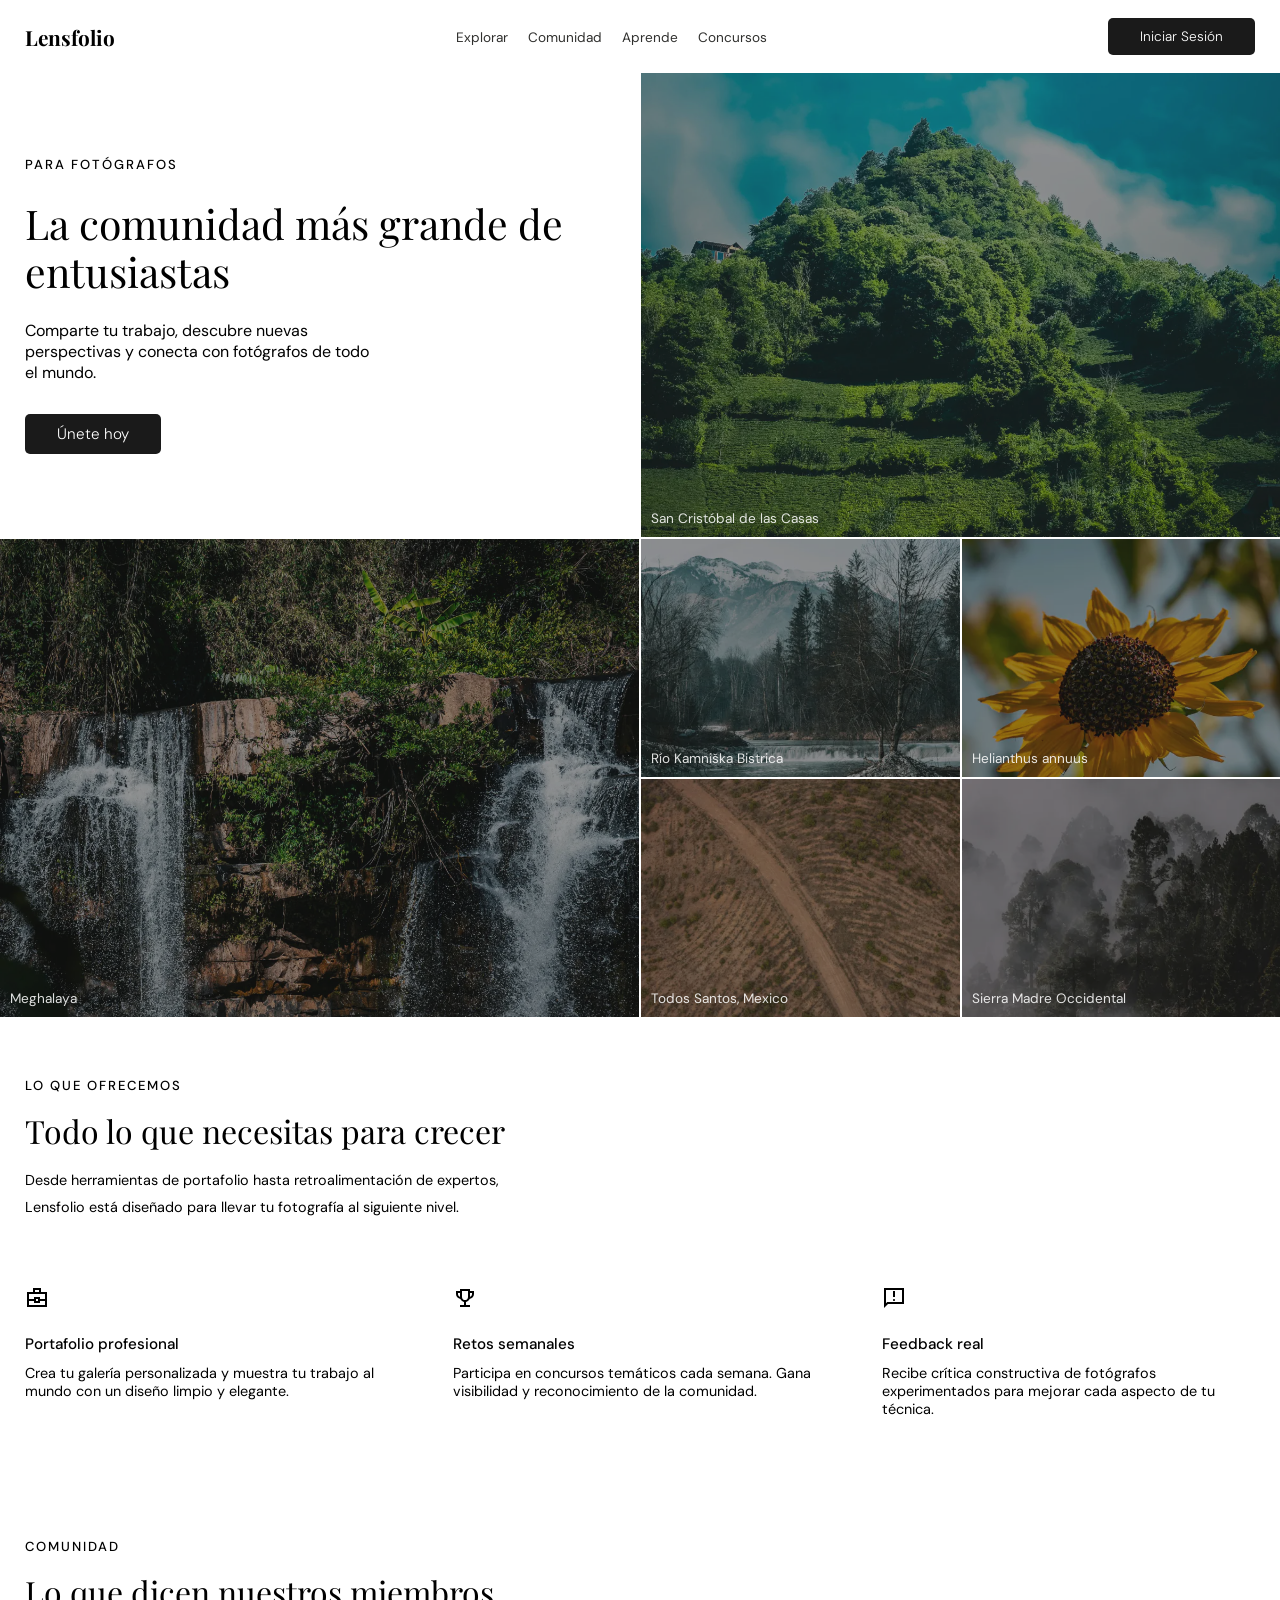
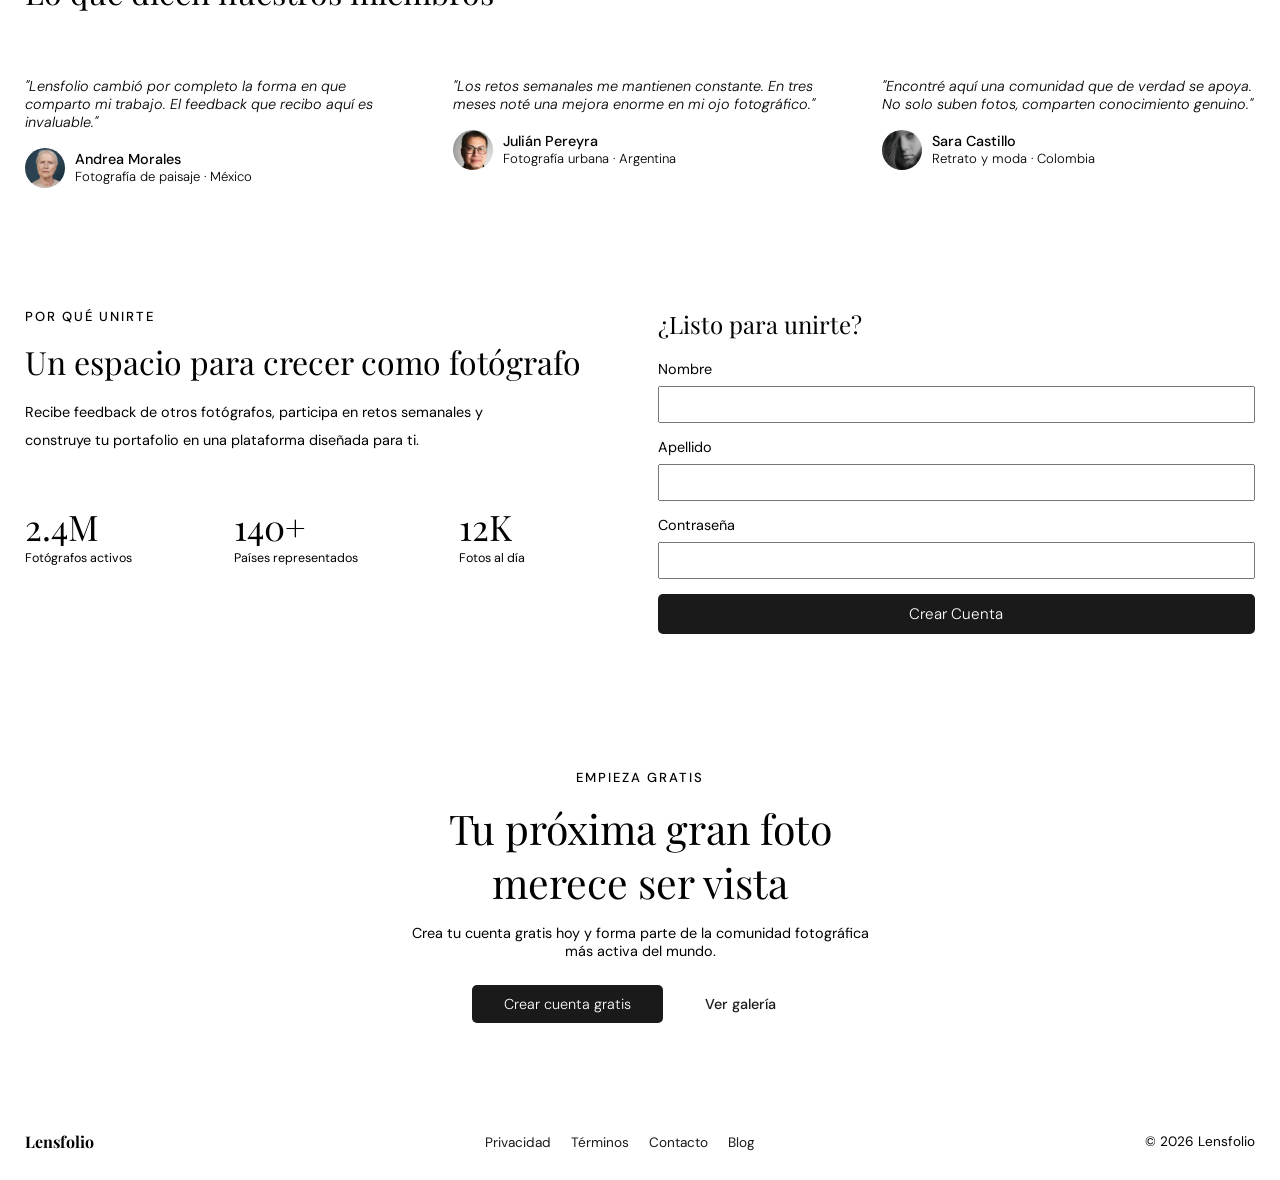
==== 001/index.html @ 03f23eb2 "Hice un pequeño cambio en cuanto a una imagen" ====
<!DOCTYPE html>
<html lang="es">
<head>
    <meta charset="UTF-8">
    <meta name="viewport" content="width=device-width, initial-scale=1.0">

    <!-- Metatags Seo Goolge -->
    <meta name="description" content="Lensfolio es la comunidad más grande de fotógrafos. Comparte tu trabajo, participa en retos semanales y conecta con entusiastas de todo el mundo.">
    <meta name="author" content="González Jeremías">
    <meta name="robots" content="index, nofollow">
    <link rel="canonical" href="https://www.lensfolio.com" />

    <!-- OpenGraph Metatags -->
    <meta property="og:type" content="website">
    <meta property="og:title" content="Lensfolio - Comunidad de fotógrafos">
    <meta property="og:url" content="https://www.lensfolio.com">
    <meta property="og:description" content="Lensfolio es la comunidad más grande de fotógrafos. Comparte tu trabajo, participa en retos semanales y conecta con entusiastas de todo el mundo.">
    <meta name="og:image" content="img/banner-social.png">

    <!-- Twitter Cards -->
    <meta name="twitter:card" content="summary_large_image">
    <meta name="twitter:creator" content="González Jeremías">
    <meta name="twitter:title" content="Lensfolio - Comunidad de fotógrafos">
    <meta name="twitter:url" content="https://www.lensfolio.com">
    <meta name="twitter:description" content="Lensfolio es la comunidad más grande de fotógrafos. Comparte tu trabajo, participa en retos semanales y conecta con entusiastas de todo el mundo.">
    <meta name="twitter:image" content="img/banner-social.png">

    <!-- Styles Sheets -->
    <link rel="stylesheet" href="fonts.css">
    <link rel="stylesheet" href="style.css">

    <title>Lensfolio — Comunidad de fotógrafos</title>
</head>
<body>
    <!-- Header -->
    <header class="head">
        <nav class="navbar">
            <span class="navbar__logo">Lensfolio</span>
            
            <div class="navbar__links">
                <a class="navbar__btn-login" href="#">Iniciar Sesión</a>
                <input type="checkbox" name="menu" id="menu">
                <label for="menu" class="open-menu icon-menu" role="button">
                    <svg xmlns="http://www.w3.org/2000/svg" height="24px" viewBox="0 -960 960 960" width="24px" fill="#000"><path d="M120-240v-80h720v80H120Zm0-200v-80h720v80H120Zm0-200v-80h720v80H120Z"/></svg>
                </label>
                <label for="menu" class="close-menu icon-menu">
                    <svg xmlns="http://www.w3.org/2000/svg" height="24px" viewBox="0 -960 960 960" width="24px" fill="#000"><path d="m256-200-56-56 224-224-224-224 56-56 224 224 224-224 56 56-224 224 224 224-56 56-224-224-224 224Z"/></svg>
                </label>
                <ul class="navbar__list">
                    <li><a href="#">Explorar</a></li>
                    <li><a href="#">Comunidad</a></li>
                    <li><a href="#">Aprende</a></li>
                    <li><a href="#">Concursos</a></li>
                </ul>
            </div>
        </nav>
    </header>

    <!-- Main -->
    <main class="main">

        <!-- Hero -->
        <section class="hero">
            <div class="hero__info">
                <p class="hero__tag">PARA FOTÓGRAFOS</p>
                <h1 class="hero__title">La comunidad más grande de entusiastas</h1>
                <p class="hero__description">Comparte tu trabajo, descubre nuevas perspectivas y conecta con fotógrafos de todo el mundo.</p>
                <button class="hero__btn-join">Únete hoy</button>
            </div>
            <div class="hero__image">
                <picture>
                    <source media="(width >= 900px)"
                    srcset="img/image1.webp" type="image/webp">
                    
                    <source media="(width >= 450) and (width < 900px)"
                    srcset="img/image1-md.webp" type="image/webp">
                    
                    <img src="img/image1-sm.webp" alt="Imagen de una montaña boscosa en San Cristóbal de las Casas">
                </picture>
                <div class="overbrand">
                </div>
                <p class="hero__image-place">San Cristóbal de las Casas</p>
            </div>
            <div class="hero__image">
                <img src="img/image2.webp" alt="Imagen del Río Kamniška Bistrica con montañas nevadas al fondo" loading="lazy">
                <div class="overbrand">
                </div>
                <p class="hero__image-place">Río Kamniška Bistrica</p>
            </div>
            <div class="hero__image">
                <img src="img/image3.webp" alt="Imagen de un girasol (Helianthus annuus)" loading="lazy">
                <div class="overbrand">
                </div>
                <p class="hero__image-place">Helianthus annuus</p>
            </div>
            <div class="hero__image">
                <img src="img/image4.webp" alt="Imagen de un camino de tierra que atraviesa un paisaje rural de Todos Santos, Mexico" loading="lazy">
                <div class="overbrand">
                </div>
                <p class="hero__image-place">Todos Santos, Mexico</p>
            </div>
            <div class="hero__image">
                <img src="img/image5.webp" alt="Imagen de un paisaje atmosférico de un bosque cubierto de niebla de la Sierra Madre Occidental" loading="lazy">
                <div class="overbrand">
                </div>
                <p class="hero__image-place">Sierra Madre Occidental</p>
            </div>
            <div class="hero__image">
                <img src="img/image6.webp" alt="Imagen de una cascada tropical rodeada de densa vegetación y formaciones rocosas en Meghalaya" loading="lazy">
                <div class="overbrand">
                </div>
                <p class="hero__image-place">Meghalaya</p>
            </div>
        </section>

        <!-- Offer -->
        <section class="offer">
            <div class="offer__info">
                <p class="offer__info-tag">LO QUE OFRECEMOS</p>
                <h2 class="offer__info-title">Todo lo que necesitas para crecer</h2>
                <p class="offer__info-description">Desde herramientas de portafolio hasta retroalimentación de expertos, Lensfolio está diseñado para llevar tu fotografía al siguiente nivel.</p>
            </div>
            <div class="offers">
                <div class="offer__item">
                    <span class="offer__item-icon"><svg xmlns="http://www.w3.org/2000/svg" height="24px" viewBox="0 -960 960 960" width="24px" fill="#000"><path d="M80-120v-600h240v-160h320v160h240v600H80Zm320-600h160v-80H400v80Zm400 360H600v80H360v-80H160v160h640v-160Zm-360 0h80v-80h-80v80Zm-280-80h200v-80h240v80h200v-200H160v200Zm320 40Z"/></svg></span>
                    <h3 class="offer__item-title">Portafolio profesional</h3>
                    <p class="offer__item-description">Crea tu galería personalizada y muestra tu trabajo al mundo con un diseño limpio y elegante.</p>
                </div>
                <div class="offer__item">
                    <span class="offer__item-icon"><svg xmlns="http://www.w3.org/2000/svg" height="24px" viewBox="0 -960 960 960" width="24px" fill="#000"><path d="M280-120v-80h160v-124q-49-11-87.5-41.5T296-442q-75-9-125.5-65.5T120-640v-120h160v-80h400v80h160v120q0 76-50.5 132.5T664-442q-18 46-56.5 76.5T520-324v124h160v80H280Zm0-408v-152h-80v40q0 38 22 68.5t58 43.5Zm285 93q35-35 35-85v-240H360v240q0 50 35 85t85 35q50 0 85-35Zm115-93q36-13 58-43.5t22-68.5v-40h-80v152Zm-200-52Z"/></svg></span>
                    <h3 class="offer__item-title">Retos semanales</h3>
                    <p class="offer__item-description">Participa en concursos temáticos cada semana. Gana visibilidad y reconocimiento de la comunidad.</p>
                </div>
                <div class="offer__item">
                    <span class="offer__item-icon"><svg xmlns="http://www.w3.org/2000/svg" height="24px" viewBox="0 -960 960 960" width="24px" fill="#000"><path d="M480-360q17 0 28.5-11.5T520-400q0-17-11.5-28.5T480-440q-17 0-28.5 11.5T440-400q0 17 11.5 28.5T480-360Zm-40-160h80v-240h-80v240ZM80-80v-800h800v640H240L80-80Zm126-240h594v-480H160v525l46-45Zm-46 0v-480 480Z"/></svg></span>
                    <h3 class="offer__item-title">Feedback real</h3>
                    <p class="offer__item-description">Recibe crítica constructiva de fotógrafos experimentados para mejorar cada aspecto de tu técnica.</p>
                </div>
            </div>
        </section>

        <!-- Community -->
        <section class="community">
            <div class="community__info">
                <p class="community__info-tag">COMUNIDAD</p>
                <h2 class="community__info-title">Lo que dicen nuestros miembros</h2>
                <div class="community__testimonies">
                    <div class="community__item-testimony">
                        <p>"Lensfolio cambió por completo la forma en que comparto mi trabajo. El feedback que recibo aquí es invaluable."</p>
                        <div class="community__item-person">
                            <img src="./img/person1.webp" alt="Imagen de una persona">
                            <div class="community__item-info">
                                <span>Andrea Morales</span>
                                <p>Fotografía de paisaje · México</p>
                            </div>
                        </div>
                    </div>
                    <div class="community__item-testimony">
                        <p>"Los retos semanales me mantienen constante. En tres meses noté una mejora enorme en mi ojo fotográfico."</p>
                        <div class="community__item-person">
                            <img src="./img/person2.webp" alt="Imagen de una persona">
                            <div class="community__item-info">
                                <span>Julián Pereyra</span>
                                <p>Fotografía urbana · Argentina</p>
                            </div>
                        </div>
                    </div>
                    <div class="community__item-testimony">
                        <p>"Encontré aquí una comunidad que de verdad se apoya. No solo suben fotos, comparten conocimiento genuino."</p>
                        <div class="community__item-person">
                            <img src="./img/person3.webp" alt="Imagen de una persona">
                            <div class="community__item-info">
                                <span>Sara Castillo</span>
                                <p>Retrato y moda · Colombia</p>
                            </div>
                        </div>
                    </div>
                </div>
            </div>
        </section>

        <!-- Join -->
        <section class="join">
            <div class="join__info">
                <p class="join__info-tag">POR QUÉ UNIRTE</p>
                <h2 class="join__info-title">Un espacio para crecer como fotógrafo</h2>
                <p class="join__info-description">Recibe feedback de otros fotógrafos, participa en retos semanales y construye tu portafolio en una plataforma diseñada para ti.</p>
                <div class="join__info-numbers">
                    <div class="join__info-number">
                        <span>2.4M</span>
                        <p>Fotógrafos activos</p>
                    </div>
                    <div class="join__info-number">
                        <span>140+</span>
                        <p>Países representados</p>
                    </div>
                    <div class="join__info-number">
                        <span>12K</span>
                        <p>Fotos al día</p>
                    </div>
                </div>
            </div>
            <div class="join__form">
                <h3 class="join__form-title">¿Listo para unirte?</h3>
                <form action="#">
                    <label for="name">Nombre</label>
                    <input type="text" name="name" id="name">
                    <label for="lastname">Apellido</label>
                    <input type="text" name="lastname" id="lastname">
                    <label for="password">Contraseña</label>
                    <input type="password" name="password" id="password">
                    <input type="submit" value="Crear Cuenta">
                </form>
            </div>
        </section>

        <!-- Lastest Banner -->
        <section class="latest-banner">
            <p class="latest-banner__tag">EMPIEZA GRATIS</p>
            <h2 class="latest-banner__title">Tu próxima gran foto merece ser vista</h2>
            <p class="latest-banner__description">Crea tu cuenta gratis hoy y forma parte de la comunidad fotográfica más activa del mundo.</p>
            <div class="latest-banner__links">
                <a href="#" class="latest-banner__links-created">Crear cuenta gratis</a>
                <a href="#" class="latest-banner__links-see">Ver galería</a>
            </div>
        </section>

    </main>

    <!-- Footer -->
    <footer class="footer">
        <span class="footer__logo">Lensfolio</span>
        <ul class="footer__links">
            <li><a href="#">Privacidad</a></li>
            <li><a href="#">Términos</a></li>
            <li><a href="#">Contacto</a></li>
            <li><a href="#">Blog</a></li>
        </ul>
        <span class="footer__copyright">© 2026 Lensfolio</span>
    </footer>
</body>
</html>
---- 001/fonts.css ----
@font-face {
    font-family: 'DM Sans';
    src: url('fonts/DMSans/DMSans-LightItalic.woff2') format('woff2'),
    url('fonts/DMSans/DMSans-LightItalic.woff') format('woff'),
    url('fonts/DMSans/DMSans-LightItalic.ttf') format('truetype');
    font-weight: 300;
    font-style: italic;
}

@font-face {
    font-family: 'DM Sans';
    src: url('fonts/DMSans/DMSans-Light.woff2') format('woff2'),
    url('fonts/DMSans/DMSans-Light.woff') format('woff'),
    url('fonts/DMSans/DMSans-Light.ttf') format('truetype');
    font-weight: 300;
    font-style: normal;
}

@font-face {
    font-family: 'DM Sans';
    src: url('fonts/DMSans/DMSans-Regular.woff2') format('woff2'),
    url('fonts/DMSans/DMSans-Regular.woff') format('woff'),
    url('fonts/DMSans/DMSans-Regular.ttf') format('truetype');
    font-weight: 400;
    font-style: normal;
}

@font-face {
    font-family: 'DM Sans';
    src:url('fonts/DMSans/DMSans-Medium.woff2') format('woff2'),
    url('fonts/DMSans/DMSans-Medium.ttf') format('woff'),
    url('fonts/DMSans/DMSans-Medium.ttf') format('truetype');
    font-weight: 500;
    font-style: normal;
}

@font-face {
    font-family: 'DM Sans';
    src: url('fonts/DMSans/DMSans-Bold.woff2') format('woff2'),
    url('fonts/DMSans/DMSans-Bold.woff') format('woff'),
    url('fonts/DMSans/DMSans-Bold.ttf') format('truetype');
    font-weight: bold;
    font-style: normal;
}

@font-face {
    font-family: 'Playfair Display';
    src: url('fonts/Playfair/PlayfairDisplay-Regular.woff2') format('woff2'),
    url('fonts/Playfair/PlayfairDisplay-Regular.woff') format('woff'),
    url('fonts/Playfair/PlayfairDisplay-Regular.ttf') format('truetype');
    font-weight: 400;
    font-style: normal;
}

@font-face {
    font-family: 'Playfair Display';
    src: url('fonts/Playfair/PlayfairDisplay-Bold.woff2') format('woff2'),
    url('fonts/Playfair/PlayfairDisplay-Bold.woff') format('woff'),
    url('fonts/Playfair/PlayfairDisplay-Bold.ttf') format('truetype');
    font-weight: bold;
    font-style: normal;
}
---- 001/style.css ----
* {
    margin: 0;
    padding: 0;
    box-sizing: border-box;
    font-family: var(--font-family2);
}

:root {
    --black-mode: #30302e;
    --white-mode: #ffffff;
    --color-bm: #777;
    --bgcolor-btn: #1a1a1a;
    --bgcolor-btn-hover: #3f3f3d;
    --font-family1: 'Playfair Display';
    --font-family2: 'DM Sans';
    --overbrand: #1a1a1a44;
}

body{ 
    background-color: var(--white-mode);
    display: grid;
    place-content: center;
}

body::selection {
    background-color: #1a1a1a;
    color: var(--white-mode);
}

/* Navbar */

.navbar {
    max-width: 1400px;
    width: 100%;
    display: flex;
    flex-direction: row;
    justify-content: space-between;
    align-items: center;
    position: relative;
    padding: 18px 25px;
    background-color: var(--white-mode);
}

.navbar__logo {
    font-family: 'Playfair Display';
    font-weight: bold;
    font-size: 1.3rem;
}

.navbar__links {
    display: flex;
    align-items: center;
    width: auto;
}

/* btn - login, navbar */

.navbar__btn-login, .hero__btn-join,
.join__form input[type="submit"], 
.latest-banner__links-created {
    font-weight: 300;
    background-color: var(--bgcolor-btn);
    text-decoration: none;
    color: var(--white-mode);
    border-radius: 5px;
    margin-right: 10px;
    font-size: 0.95rem;
    border: none;
    text-wrap: nowrap;
    padding: 10px 32px;
}

.navbar__btn-login {
    font-size: 0.85rem;
}

.navbar__btn-login:hover, 
.hero__btn-join:hover,
.latest-banner__links-created:hover,
.join__form input[type="submit"]:hover {
    background-color: var(--bgcolor-btn-hover);
}

.icon-menu {
    display: flex;
}

.icon-menu:hover {
    cursor: pointer;
}

.close-menu {
    position: absolute;
    opacity: 0;
    top: 0;
    right: 0;
}

#menu:checked ~ .navbar__list {
    display: flex;
    flex-direction: column;
    justify-content: space-around;
    align-items: center;
}

#menu:checked ~ .open-menu {
    opacity: 0;
    position: absolute;
}

#menu:checked ~ .close-menu {
    opacity: 1;
    position: static;
}

[type="checkbox"] {
    position: absolute;
    z-index: -1;
    right: 0;
    opacity: 0;
}

.navbar__list {
    list-style: none;
    display: none;
    background-color: var(--white-mode);
    position: absolute;
    z-index: 30;
    left: 0;
    top: 73px;
    width: 100%;
    height: 220px;
    padding: 10px;
    border-bottom: 0.4px solid #1a1a1a5b;
}

.navbar__list a {
    text-decoration: none;
    color: var(--black-mode);
    padding: 8px 10px;
    border-radius: 5px;
    font-size: 0.85rem;
}

.navbar__list a:hover, 
.navbar__list a:active {
    color: var(--bgcolor-btn);
    text-decoration: underline;
}

/* Hero */

.hero {
    max-width: 1400px;
    display: grid;
    grid-template-columns: repeat(4, minmax(50px, 1fr));
    grid-template-rows: minmax(350px, 0.85fr);
    grid-auto-rows: 250px;
    gap: 2px;
}

.hero__info {
    align-self: center;
    margin: 25px;
}

.hero__tag, .offer__info-tag, .community__info-tag,
.join__info-tag, .latest-banner__tag {
    font-weight: 500;
    font-size: 0.82rem;
    letter-spacing: 2px;
}

.hero__tag,
.hero__title,
.hero__description {
    margin-bottom: clamp(10px, 2vw, 30px);
}

.hero__title {
    font-family: var(--font-family1);
    font-weight: 400;
    font-size: clamp(2rem, 3.2vw, 3rem);
    line-height: 3rem;
}

.hero__description {
    max-width: 350px;
}

.hero__btn-join {
    margin-top: 5px;
    padding: 10px 32px;
}

.hero__image {
    object-fit: cover;
    position: relative;
}

.hero__info,
.hero div:nth-child(2),
.hero div:last-child {
    grid-column: span 4;
}

.hero div:nth-child(3),
.hero div:nth-child(4),
.hero div:nth-child(5),
.hero div:nth-child(6) {
    grid-column: span 2;
}

.overbrand {
    width: 100%;
    height: 100%;
    background-color: #1a1a1a77;
    position: absolute;
    top: 0;
    left: 0;
    z-index: 10;
}

.hero__image-place {
    color: #fffd;
    font-size: 0.85rem;
    position: absolute;
    bottom: 0;
    padding: 10px;
    z-index: 20;
}

img {
    width: 100%;
    height: 100%;
    object-position: top;
    object-fit: cover;
}

/* Offers */

.offer, .community, .join, .latest-banner {
    padding: 60px 25px;
    font-size: 0.90rem;
}

.offer__info-tag,
.offer__info-title,
.community__info-tag,
.join__info-tag,
.join__info-title,
.latest-banner__tag,
.latest-banner__title {
    margin-bottom: 15px;
}

.offer__info-title,
.community__info-title,
.join__info-title,
.latest-banner__title {
    font-family: var(--font-family1);
    font-size: clamp(1.6rem, 2.5vw, 2.2rem);
    font-weight: 400;
}

.offer__info-description {
    max-width: 550px;
    line-height: 1.8rem;
    margin-bottom: 4rem;
}

.offers {
    display: flex;
    flex-wrap: wrap;
    justify-content: center;
    column-gap: 55px;
    row-gap: 30px;
}

.offer__item {
    flex: 1 1 200px;
}

.offer__item-icon {
    display: inline-block;
    /* padding: 20px 0px; */
    padding-bottom: 20px;
}

.offer__item-title {
    font-size: 0.95rem;
    font-weight: 500;
    margin-bottom: 10px;
}

.offer__info-description {
    max-width: 500px;
    line-height: 1.7rem;
}

/* Commumity */

.community__info-title {
    margin-bottom: 4rem;
}

.community__testimonies {
    display: flex;
    justify-content: center;
    flex-wrap: wrap;
    column-gap: 55px;
    row-gap: 40px;
}

.community__item-testimony > p{
    font-style: italic;
    font-weight: 300;
    margin-bottom: 17px;
}

.community__item-person {
    display: flex;
    align-items: center;
    gap: 10px;
}

.community__item-person img {
    width: 40px;
    border-radius: 100%;
}

.community__item-testimony {
    flex: 1 1 200px;
}

.community__item-info span {
    font-weight: 500;
}

.community__item-info p {
    font-weight: 300;
    font-size: 0.82rem;
}

/* Join */

.join {
    display: flex;
    flex-wrap: wrap;
    column-gap: 35px;
    row-gap: 50px;
}

.join__info-description {
    max-width: 500px;
    line-height: 1.8rem;
    margin-bottom: 3rem;
}

.join__info,
.join__form {
    flex: 1 1 340px;
}

.join__info-numbers {
    display: flex;
    justify-content: space-between;
    max-width: 500px;
}

.join__info-number span {
    font-family: var(--font-family1);
    font-size: 2.2rem;
}

.join__info-number p {
    font-size: 0.78rem;
}

.join__form {
    max-width: 600px;
    margin: auto;
}

.join__form form {
    display: flex;
    flex-direction: column;
}

.join__form-title {
    font-family: var(--font-family1);
    font-size: 1.5rem;
    font-weight: 500;
    margin-bottom: 20px;
}

.join__form label {
    margin-bottom: 8px;
}

.join__form input {
    padding: 8px;
    margin-bottom: 15px;
}

.join__form input[type="submit"] {
    width: 100%;
}

/* Latest Banner */

.latest-banner {
    display: flex;
    flex-direction: column;
    align-items: center;
}

.latest-banner__title {
    max-width: 500px;
    text-align: center;
    font-size: clamp(2rem, 3.2vw, 3rem);
}

.latest-banner__description {
    max-width: 470px;
    margin-bottom: 25px;
    text-align: center;
}

.latest-banner__links {
    display: flex;
    justify-content: center;
    flex-wrap: wrap;
    row-gap: 10px;
    margin-bottom: 20px;
}

.latest-banner__links-see {
    text-decoration: none;
    color: var(--bgcolor-btn);
    font-weight: 500;
    padding: 10px 32px;
}

.latest-banner__links-see,
.latest-banner__links-created {
    display: inline-block;
    font-size: 0.90rem;
}

/* Footer */

.footer {
    padding: 28px 25px;
    display: flex;
    justify-content: center;
    align-items: center;
    flex-wrap: wrap;
    column-gap: 20px;
    row-gap: 17px;

}

.footer__links {
    list-style: none;
    display: flex;
}

.footer__links a {
    padding: 20px;
    padding: 8px 10px;
    font-size: 0.85rem;
    text-decoration: none;
    color: var(--bgcolor-btn);
}

.footer__logo {
    font-family: var(--font-family1);
    font-weight: bold;
}

.footer__copyright {
    font-size: 0.85rem;
}

@media screen and (min-width: 700px){
 
    /* Hero */

    .hero {
        grid-template-rows: minmax(350px, 0.72fr) repeat(2, minmax(180px, 0.37fr));
    }

    .hero__info,
    .hero div:nth-child(2) {
        grid-column: span 2;
    }

    .hero div:nth-child(3),
    .hero div:nth-child(4),
    .hero div:nth-child(5),
    .hero div:nth-child(6) {
        grid-column: span 1;
    }

    .hero div:last-child {
        grid-column: 1/3;
        grid-row: 2/4;
    }

    /* Footer */

    .footer {
        justify-content: space-between;
    }

}

@media screen and (min-width: 900px) {

    /* Navbar */
   
    .navbar__list {
        position: static;
        display: flex;
        flex-direction: row;
        align-items: center;
        border: none;
        height: auto;
        padding: 0;
        margin: 0 auto;
        justify-content: center;
    }
    
    #menu:checked ~ .navbar__list {
        flex-direction: row;
        justify-content: center;
    }
    
    .icon-menu {
        display: none;
    }
    
    .navbar__links {
        flex: 1;
        flex-direction: row-reverse;
    }
    
    .navbar__btn-login {
        margin: 0;
    }

}
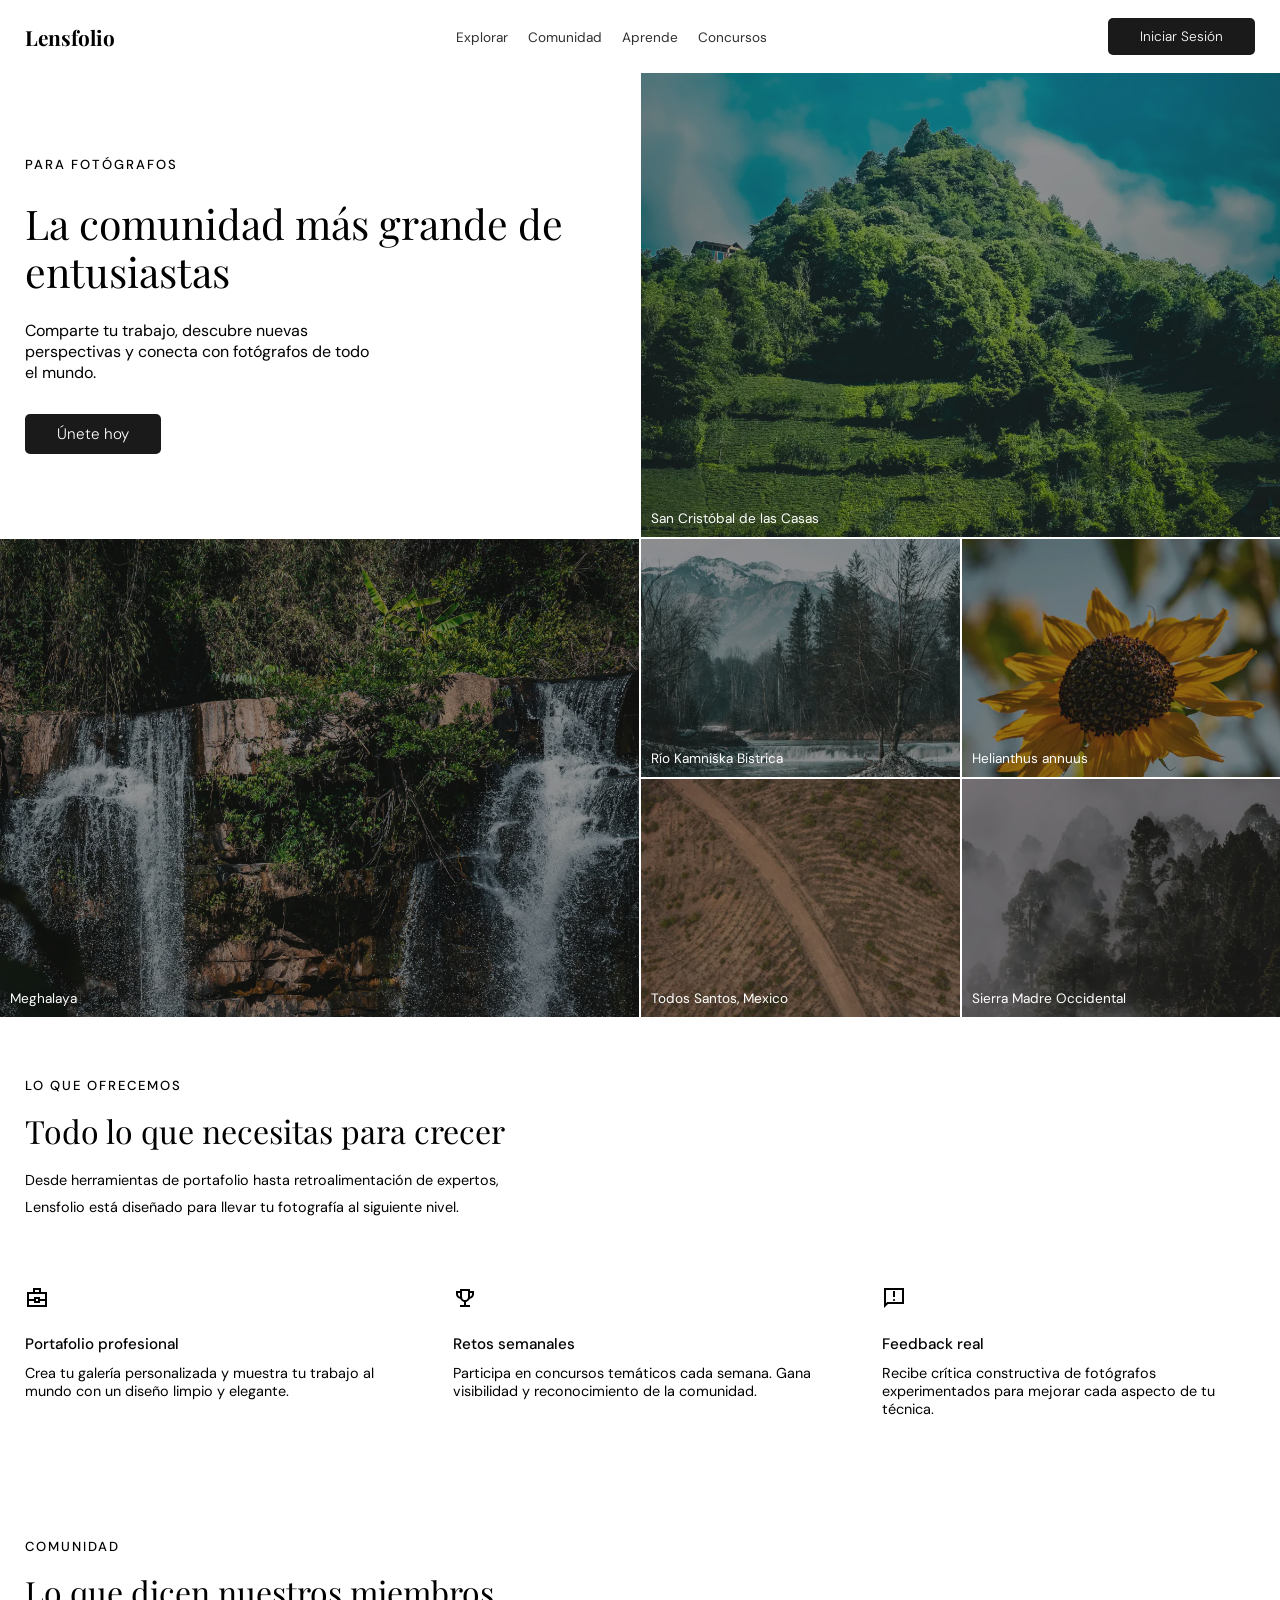
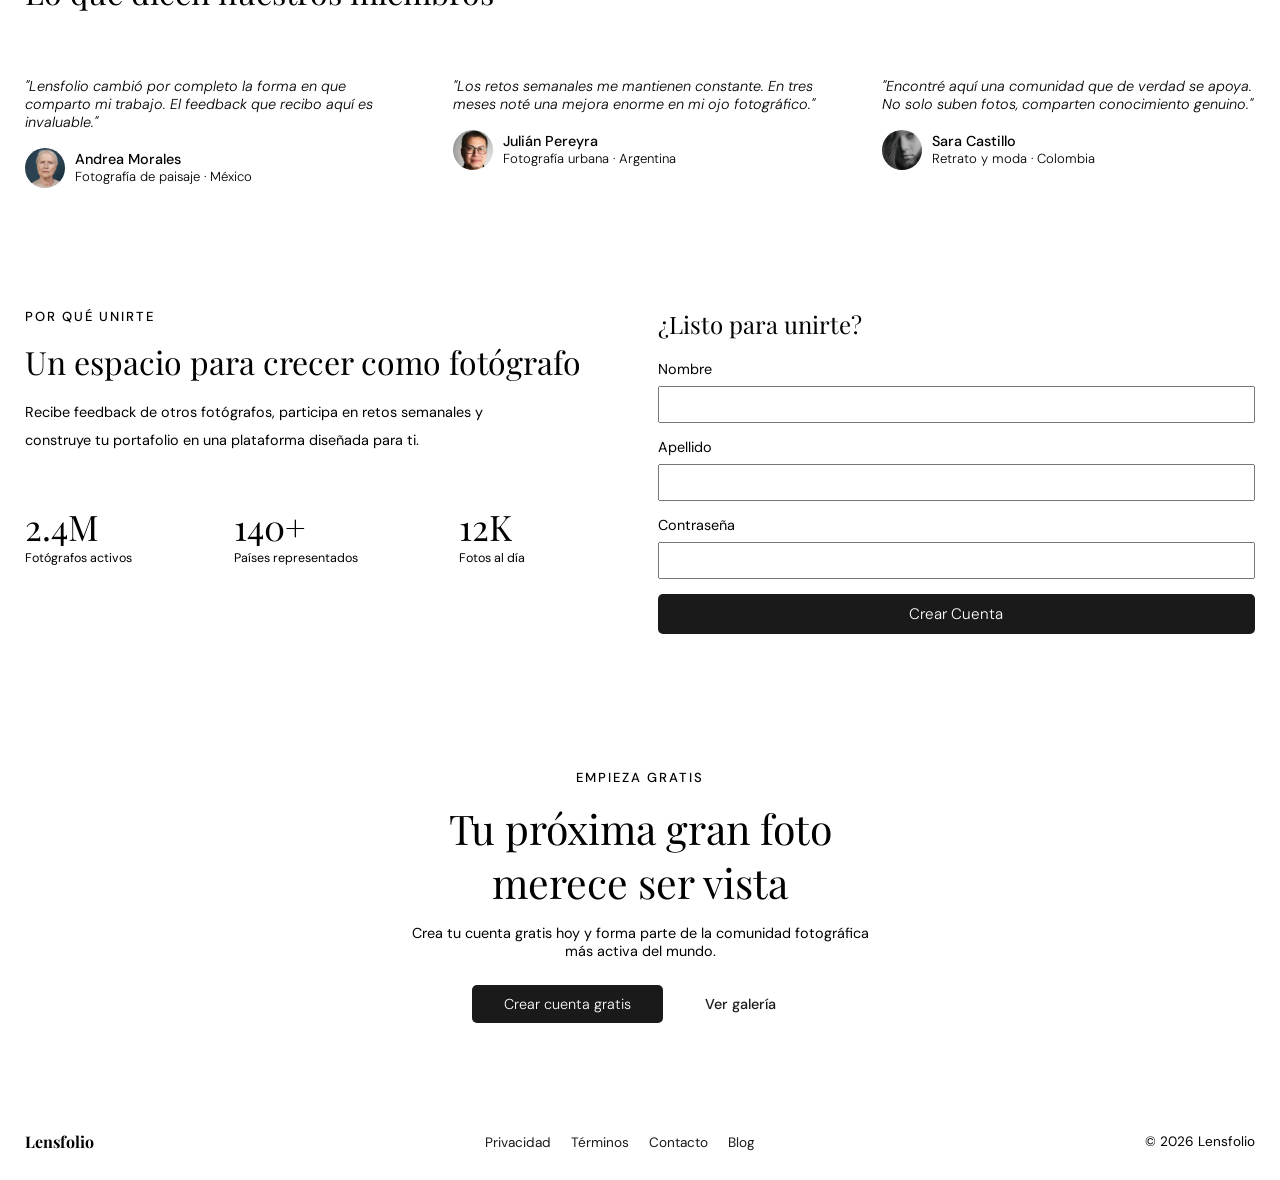
==== commit 43fbe182: "Nuevos cambios, para mejora de rendimiento y seo" ====
--- a/001/index.html
+++ b/001/index.html
@@ -3,32 +3,35 @@
 <head>
     <meta charset="UTF-8">
     <meta name="viewport" content="width=device-width, initial-scale=1.0">
-
+    
     <!-- Metatags Seo Goolge -->
     <meta name="description" content="Lensfolio es la comunidad más grande de fotógrafos. Comparte tu trabajo, participa en retos semanales y conecta con entusiastas de todo el mundo.">
     <meta name="author" content="González Jeremías">
-    <meta name="robots" content="index, nofollow">
+    <meta name="robots" content="index, follow">
     <link rel="canonical" href="https://www.lensfolio.com" />
-
+    
     <!-- OpenGraph Metatags -->
     <meta property="og:type" content="website">
     <meta property="og:title" content="Lensfolio - Comunidad de fotógrafos">
     <meta property="og:url" content="https://www.lensfolio.com">
     <meta property="og:description" content="Lensfolio es la comunidad más grande de fotógrafos. Comparte tu trabajo, participa en retos semanales y conecta con entusiastas de todo el mundo.">
-    <meta name="og:image" content="img/banner-social.png">
-
+    <meta property="og:image" content="https://www.lensfolio.com/img/banner-social.png">
+    
     <!-- Twitter Cards -->
     <meta name="twitter:card" content="summary_large_image">
     <meta name="twitter:creator" content="González Jeremías">
     <meta name="twitter:title" content="Lensfolio - Comunidad de fotógrafos">
     <meta name="twitter:url" content="https://www.lensfolio.com">
     <meta name="twitter:description" content="Lensfolio es la comunidad más grande de fotógrafos. Comparte tu trabajo, participa en retos semanales y conecta con entusiastas de todo el mundo.">
-    <meta name="twitter:image" content="img/banner-social.png">
-
+    <meta name="twitter:image" content="https://www.lensfolio.com/img/banner-social.png">
+    
     <!-- Styles Sheets -->
-    <link rel="stylesheet" href="fonts.css">
-    <link rel="stylesheet" href="style.css">
-
+    <link rel="stylesheet" href="css/fonts.css">
+    <link rel="stylesheet" href="css/style.css">
+    
+    <!-- Favicon -->
+    <link rel="shortcut icon" href="img/favicon.ico" type="image/x-icon">
+    
     <title>Lensfolio — Comunidad de fotógrafos</title>
 </head>
 <body>
@@ -40,13 +43,13 @@
             <div class="navbar__links">
                 <a class="navbar__btn-login" href="#">Iniciar Sesión</a>
                 <input type="checkbox" name="menu" id="menu">
-                <label for="menu" class="open-menu icon-menu" role="button">
+                <label for="menu" class="open-menu icon-menu" role="button" aria-label="Abrir menú">
                     <svg xmlns="http://www.w3.org/2000/svg" height="24px" viewBox="0 -960 960 960" width="24px" fill="#000"><path d="M120-240v-80h720v80H120Zm0-200v-80h720v80H120Zm0-200v-80h720v80H120Z"/></svg>
                 </label>
-                <label for="menu" class="close-menu icon-menu">
+                <label for="menu" class="close-menu icon-menu" role="button" aria-label="Cerrar menú">
                     <svg xmlns="http://www.w3.org/2000/svg" height="24px" viewBox="0 -960 960 960" width="24px" fill="#000"><path d="m256-200-56-56 224-224-224-224 56-56 224 224 224-224 56 56-224 224 224 224-56 56-224-224-224 224Z"/></svg>
                 </label>
-                <ul class="navbar__list">
+                <ul class="navbar__list" role="menu">
                     <li><a href="#">Explorar</a></li>
                     <li><a href="#">Comunidad</a></li>
                     <li><a href="#">Aprende</a></li>
@@ -75,7 +78,7 @@
                     <source media="(width >= 450) and (width < 900px)"
                     srcset="img/image1-md.webp" type="image/webp">
                     
-                    <img src="img/image1-sm.webp" alt="Imagen de una montaña boscosa en San Cristóbal de las Casas">
+                    <img src="img/image1-sm.webp" alt="Imagen de una montaña boscosa en San Cristóbal de las Casas" fetchpriority="high">
                 </picture>
                 <div class="overbrand">
                 </div>
@@ -148,7 +151,7 @@
                     <div class="community__item-testimony">
                         <p>"Lensfolio cambió por completo la forma en que comparto mi trabajo. El feedback que recibo aquí es invaluable."</p>
                         <div class="community__item-person">
-                            <img src="./img/person1.webp" alt="Imagen de una persona">
+                            <img src="./img/person1.webp" alt="Foto de Andrea Morales">
                             <div class="community__item-info">
                                 <span>Andrea Morales</span>
                                 <p>Fotografía de paisaje · México</p>
@@ -158,7 +161,7 @@
                     <div class="community__item-testimony">
                         <p>"Los retos semanales me mantienen constante. En tres meses noté una mejora enorme en mi ojo fotográfico."</p>
                         <div class="community__item-person">
-                            <img src="./img/person2.webp" alt="Imagen de una persona">
+                            <img src="./img/person2.webp" alt="Foto de Julián Pereyra">
                             <div class="community__item-info">
                                 <span>Julián Pereyra</span>
                                 <p>Fotografía urbana · Argentina</p>
@@ -168,7 +171,7 @@
                     <div class="community__item-testimony">
                         <p>"Encontré aquí una comunidad que de verdad se apoya. No solo suben fotos, comparten conocimiento genuino."</p>
                         <div class="community__item-person">
-                            <img src="./img/person3.webp" alt="Imagen de una persona">
+                            <img src="./img/person3.webp" alt="Foto de Sara Castillo">
                             <div class="community__item-info">
                                 <span>Sara Castillo</span>
                                 <p>Retrato y moda · Colombia</p>
--- a/001/css/fonts.css
+++ b/001/css/fonts.css
@@ -0,0 +1,69 @@
+@font-face {
+    font-family: 'DM Sans';
+    src: url('../fonts/DMSans/DMSans-LightItalic.woff2') format('woff2'),
+    url('../fonts/DMSans/DMSans-LightItalic.woff') format('woff'),
+    url('fonts/DMSans/DMSans-LightItalic.ttf') format('truetype');
+    font-weight: 300;
+    font-style: italic;
+    font-display: swap;
+}
+
+@font-face {
+    font-family: 'DM Sans';
+    src: url('../fonts/DMSans/DMSans-Light.woff2') format('woff2'),
+    url('../fonts/DMSans/DMSans-Light.woff') format('woff'),
+    url('../fonts/DMSans/DMSans-Light.ttf') format('truetype');
+    font-weight: 300;
+    font-style: normal;
+    font-display: swap;
+}
+
+@font-face {
+    font-family: 'DM Sans';
+    src: url('../fonts/DMSans/DMSans-Regular.woff2') format('woff2'),
+    url('../fonts/DMSans/DMSans-Regular.woff') format('woff'),
+    url('../fonts/DMSans/DMSans-Regular.ttf') format('truetype');
+    font-weight: 400;
+    font-style: normal;
+    font-display: swap;
+}
+
+@font-face {
+    font-family: 'DM Sans';
+    src:url('../fonts/DMSans/DMSans-Medium.woff2') format('woff2'),
+    url('../fonts/DMSans/DMSans-Medium.woff') format('woff'),
+    url('../fonts/DMSans/DMSans-Medium.ttf') format('truetype');
+    font-weight: 500;
+    font-style: normal;
+    font-display: swap;
+}
+
+@font-face {
+    font-family: 'DM Sans';
+    src: url('../fonts/DMSans/DMSans-Bold.woff2') format('woff2'),
+    url('../fonts/DMSans/DMSans-Bold.woff') format('woff'),
+    url('../fonts/DMSans/DMSans-Bold.ttf') format('truetype');
+    font-weight: bold;
+    font-style: normal;
+    font-display: swap;
+}
+
+@font-face {
+    font-family: 'Playfair Display';
+    src: url('../fonts/Playfair/PlayfairDisplay-Regular.woff2') format('woff2'),
+    url('../fonts/Playfair/PlayfairDisplay-Regular.woff') format('woff'),
+    url('../fonts/Playfair/PlayfairDisplay-Regular.ttf') format('truetype');
+    font-weight: 400;
+    font-style: normal;
+    font-display: swap;
+}
+
+@font-face {
+    font-family: 'Playfair Display';
+    src: url('../fonts/Playfair/PlayfairDisplay-Bold.woff2') format('woff2'),
+    url('../fonts/Playfair/PlayfairDisplay-Bold.woff') format('woff'),
+    url('../fonts/Playfair/PlayfairDisplay-Bold.ttf') format('truetype');
+    font-weight: bold;
+    font-style: normal;
+    font-display: swap;
+}
--- a/001/css/style.css
+++ b/001/css/style.css
@@ -0,0 +1,557 @@
+* {
+    margin: 0;
+    padding: 0;
+    box-sizing: border-box;
+    font-family: var(--font-family2);
+}
+
+:root {
+    --black-mode: #30302e;
+    --white-mode: #ffffff;
+    --color-bm: #777;
+    --bgcolor-btn: #1a1a1a;
+    --bgcolor-btn-hover: #3f3f3d;
+    --font-family1: 'Playfair Display';
+    --font-family2: 'DM Sans';
+    --overbrand: #1a1a1a77;
+    --border-navbar: #1a1a1a5b;
+}
+
+body{ 
+    background-color: var(--white-mode);
+    display: grid;
+    place-content: center;
+}
+
+body::selection {
+    background-color: var(--bgcolor-btn);
+    color: var(--white-mode);
+}
+
+/* Max Width for this sections */
+.navbar, .hero, .offer, .community,
+.join, .latest-banner {
+    max-width: 1400px;
+}
+
+/* Navbar */
+
+.navbar {
+    max-width: 1400px;
+    width: 100%;
+    display: flex;
+    flex-direction: row;
+    justify-content: space-between;
+    align-items: center;
+    position: relative;
+    padding: 18px 25px;
+    background-color: var(--white-mode);
+}
+
+.navbar__logo {
+    font-family: 'Playfair Display';
+    font-weight: bold;
+    font-size: 1.3rem;
+}
+
+.navbar__links {
+    display: flex;
+    align-items: center;
+    width: auto;
+}
+
+.navbar__btn-login, .hero__btn-join,
+.join__form input[type="submit"], 
+.latest-banner__links-created {
+    font-weight: 300;
+    background-color: var(--bgcolor-btn);
+    text-decoration: none;
+    color: var(--white-mode);
+    border-radius: 5px;
+    margin-right: 10px;
+    font-size: 0.95rem;
+    border: none;
+    text-wrap: nowrap;
+    padding: 10px 32px;
+}
+
+.navbar__btn-login {
+    font-size: 0.85rem;
+}
+
+.navbar__btn-login:hover, 
+.hero__btn-join:hover,
+.latest-banner__links-created:hover,
+.join__form input[type="submit"]:hover {
+    background-color: var(--bgcolor-btn-hover);
+}
+
+.icon-menu {
+    display: flex;
+}
+
+.icon-menu:hover {
+    cursor: pointer;
+}
+
+.close-menu {
+    position: absolute;
+    opacity: 0;
+    top: 0;
+    right: 0;
+}
+
+#menu:checked ~ .navbar__list {
+    display: flex;
+    flex-direction: column;
+    justify-content: space-around;
+    align-items: center;
+}
+
+#menu:checked ~ .open-menu {
+    opacity: 0;
+    position: absolute;
+}
+
+#menu:checked ~ .close-menu {
+    opacity: 1;
+    position: static;
+}
+
+[type="checkbox"] {
+    position: absolute;
+    z-index: -1;
+    right: 0;
+    opacity: 0;
+}
+
+.navbar__list {
+    list-style: none;
+    display: none;
+    background-color: var(--white-mode);
+    position: absolute;
+    z-index: 30;
+    left: 0;
+    top: 73px;
+    width: 100%;
+    height: 220px;
+    padding: 10px;
+    border-bottom: 0.4px solid var(--border-navbar);
+}
+
+.navbar__list a {
+    text-decoration: none;
+    color: var(--black-mode);
+    padding: 8px 10px;
+    border-radius: 5px;
+    font-size: 0.85rem;
+}
+
+.navbar__list a:hover, 
+.navbar__list a:active {
+    color: var(--bgcolor-btn);
+    text-decoration: underline;
+}
+
+/* Hero */
+
+.hero {
+    max-width: 1400px;
+    display: grid;
+    grid-template-columns: repeat(4, minmax(50px, 1fr));
+    grid-template-rows: minmax(350px, 0.85fr);
+    grid-auto-rows: 250px;
+    gap: 2px;
+}
+
+.hero__info {
+    align-self: center;
+    margin: 25px;
+}
+
+.hero__tag, .offer__info-tag, .community__info-tag,
+.join__info-tag, .latest-banner__tag {
+    font-weight: 500;
+    font-size: 0.82rem;
+    letter-spacing: 2px;
+}
+
+.hero__tag,
+.hero__title,
+.hero__description {
+    margin-bottom: clamp(10px, 2vw, 30px);
+}
+
+.hero__title {
+    font-family: var(--font-family1);
+    font-weight: 400;
+    font-size: clamp(2rem, 3.2vw, 3rem);
+    line-height: 3rem;
+}
+
+.hero__description {
+    max-width: 350px;
+}
+
+.hero__btn-join {
+    margin-top: 5px;
+    padding: 10px 32px;
+}
+
+.hero__image {
+    object-fit: cover;
+    position: relative;
+}
+
+.hero__info,
+.hero div:nth-child(2),
+.hero div:last-child {
+    grid-column: span 4;
+}
+
+.hero div:nth-child(3),
+.hero div:nth-child(4),
+.hero div:nth-child(5),
+.hero div:nth-child(6) {
+    grid-column: span 2;
+}
+
+.overbrand {
+    width: 100%;
+    height: 100%;
+    background-color: var(--overbrand);
+    position: absolute;
+    top: 0;
+    left: 0;
+    z-index: 10;
+}
+
+.hero__image-place {
+    color: var(--white-mode);
+    font-size: 0.85rem;
+    position: absolute;
+    bottom: 0;
+    padding: 10px;
+    z-index: 20;
+}
+
+img {
+    width: 100%;
+    height: 100%;
+    object-position: top;
+    object-fit: cover;
+}
+
+/* Offers */
+
+.offer, .community, .join, .latest-banner {
+    padding: 60px 25px;
+    font-size: 0.90rem;
+}
+
+.offer__info-tag,
+.offer__info-title,
+.community__info-tag,
+.join__info-tag,
+.join__info-title,
+.latest-banner__tag,
+.latest-banner__title {
+    margin-bottom: 15px;
+}
+
+.offer__info-title,
+.community__info-title,
+.join__info-title,
+.latest-banner__title {
+    font-family: var(--font-family1);
+    font-size: clamp(1.6rem, 2.5vw, 2.2rem);
+    font-weight: 400;
+}
+
+.offer__info-description {
+    max-width: 550px;
+    line-height: 1.8rem;
+    margin-bottom: 4rem;
+}
+
+.offers {
+    display: flex;
+    flex-wrap: wrap;
+    justify-content: center;
+    column-gap: 55px;
+    row-gap: 30px;
+}
+
+.offer__item {
+    flex: 1 1 200px;
+}
+
+.offer__item-icon {
+    display: inline-block;
+    /* padding: 20px 0px; */
+    padding-bottom: 20px;
+}
+
+.offer__item-title {
+    font-size: 0.95rem;
+    font-weight: 500;
+    margin-bottom: 10px;
+}
+
+.offer__info-description {
+    max-width: 500px;
+    line-height: 1.7rem;
+}
+
+/* Commumity */
+
+.community__info-title {
+    margin-bottom: 4rem;
+}
+
+.community__testimonies {
+    display: flex;
+    justify-content: center;
+    flex-wrap: wrap;
+    column-gap: 55px;
+    row-gap: 40px;
+}
+
+.community__item-testimony > p{
+    font-style: italic;
+    font-weight: 300;
+    margin-bottom: 17px;
+}
+
+.community__item-person {
+    display: flex;
+    align-items: center;
+    gap: 10px;
+}
+
+.community__item-person img {
+    width: 40px;
+    border-radius: 100%;
+}
+
+.community__item-testimony {
+    flex: 1 1 200px;
+}
+
+.community__item-info span {
+    font-weight: 500;
+}
+
+.community__item-info p {
+    font-weight: 300;
+    font-size: 0.82rem;
+}
+
+/* Join */
+
+.join {
+    display: flex;
+    flex-wrap: wrap;
+    column-gap: 35px;
+    row-gap: 50px;
+}
+
+.join__info-description {
+    max-width: 500px;
+    line-height: 1.8rem;
+    margin-bottom: 3rem;
+}
+
+.join__info,
+.join__form {
+    flex: 1 1 340px;
+}
+
+.join__info-numbers {
+    display: flex;
+    justify-content: space-between;
+    max-width: 500px;
+}
+
+.join__info-number span {
+    font-family: var(--font-family1);
+    font-size: 2.2rem;
+}
+
+.join__info-number p {
+    font-size: 0.78rem;
+}
+
+.join__form {
+    max-width: 600px;
+    margin: auto;
+}
+
+.join__form form {
+    display: flex;
+    flex-direction: column;
+}
+
+.join__form-title {
+    font-family: var(--font-family1);
+    font-size: 1.5rem;
+    font-weight: 500;
+    margin-bottom: 20px;
+}
+
+.join__form label {
+    margin-bottom: 8px;
+}
+
+.join__form input {
+    padding: 8px;
+    margin-bottom: 15px;
+}
+
+.join__form input[type="submit"] {
+    width: 100%;
+}
+
+/* Latest Banner */
+
+.latest-banner {
+    display: flex;
+    flex-direction: column;
+    align-items: center;
+}
+
+.latest-banner__title {
+    max-width: 500px;
+    text-align: center;
+    font-size: clamp(2rem, 3.2vw, 3rem);
+}
+
+.latest-banner__description {
+    max-width: 470px;
+    margin-bottom: 25px;
+    text-align: center;
+}
+
+.latest-banner__links {
+    display: flex;
+    justify-content: center;
+    flex-wrap: wrap;
+    row-gap: 10px;
+    margin-bottom: 20px;
+}
+
+.latest-banner__links-see {
+    text-decoration: none;
+    color: var(--bgcolor-btn);
+    font-weight: 500;
+    padding: 10px 32px;
+}
+
+.latest-banner__links-see,
+.latest-banner__links-created {
+    display: inline-block;
+    font-size: 0.90rem;
+}
+
+/* Footer */
+
+.footer {
+    padding: 28px 25px;
+    display: flex;
+    justify-content: center;
+    align-items: center;
+    flex-wrap: wrap;
+    column-gap: 20px;
+    row-gap: 17px;
+
+}
+
+.footer__links {
+    list-style: none;
+    display: flex;
+}
+
+.footer__links a {
+    padding: 8px 10px;
+    font-size: 0.85rem;
+    text-decoration: none;
+    color: var(--bgcolor-btn);
+}
+
+.footer__logo {
+    font-family: var(--font-family1);
+    font-weight: bold;
+}
+
+.footer__copyright {
+    font-size: 0.85rem;
+}
+
+@media screen and (min-width: 700px){
+ 
+    /* Hero */
+
+    .hero {
+        grid-template-rows: minmax(350px, 0.72fr) repeat(2, minmax(180px, 0.37fr));
+    }
+
+    .hero__info,
+    .hero div:nth-child(2) {
+        grid-column: span 2;
+    }
+
+    .hero div:nth-child(3),
+    .hero div:nth-child(4),
+    .hero div:nth-child(5),
+    .hero div:nth-child(6) {
+        grid-column: span 1;
+    }
+
+    .hero div:last-child {
+        grid-column: 1/3;
+        grid-row: 2/4;
+    }
+
+    /* Footer */
+
+    .footer {
+        justify-content: space-between;
+    }
+
+}
+
+@media screen and (min-width: 900px) {
+
+    /* Navbar */
+   
+    .navbar__list {
+        position: static;
+        display: flex;
+        flex-direction: row;
+        align-items: center;
+        border: none;
+        height: auto;
+        padding: 0;
+        margin: 0 auto;
+        justify-content: center;
+    }
+    
+    #menu:checked ~ .navbar__list {
+        flex-direction: row;
+        justify-content: center;
+    }
+    
+    .icon-menu {
+        display: none;
+    }
+    
+    .navbar__links {
+        flex: 1;
+        flex-direction: row-reverse;
+    }
+    
+    .navbar__btn-login {
+        margin: 0;
+    }
+
+}
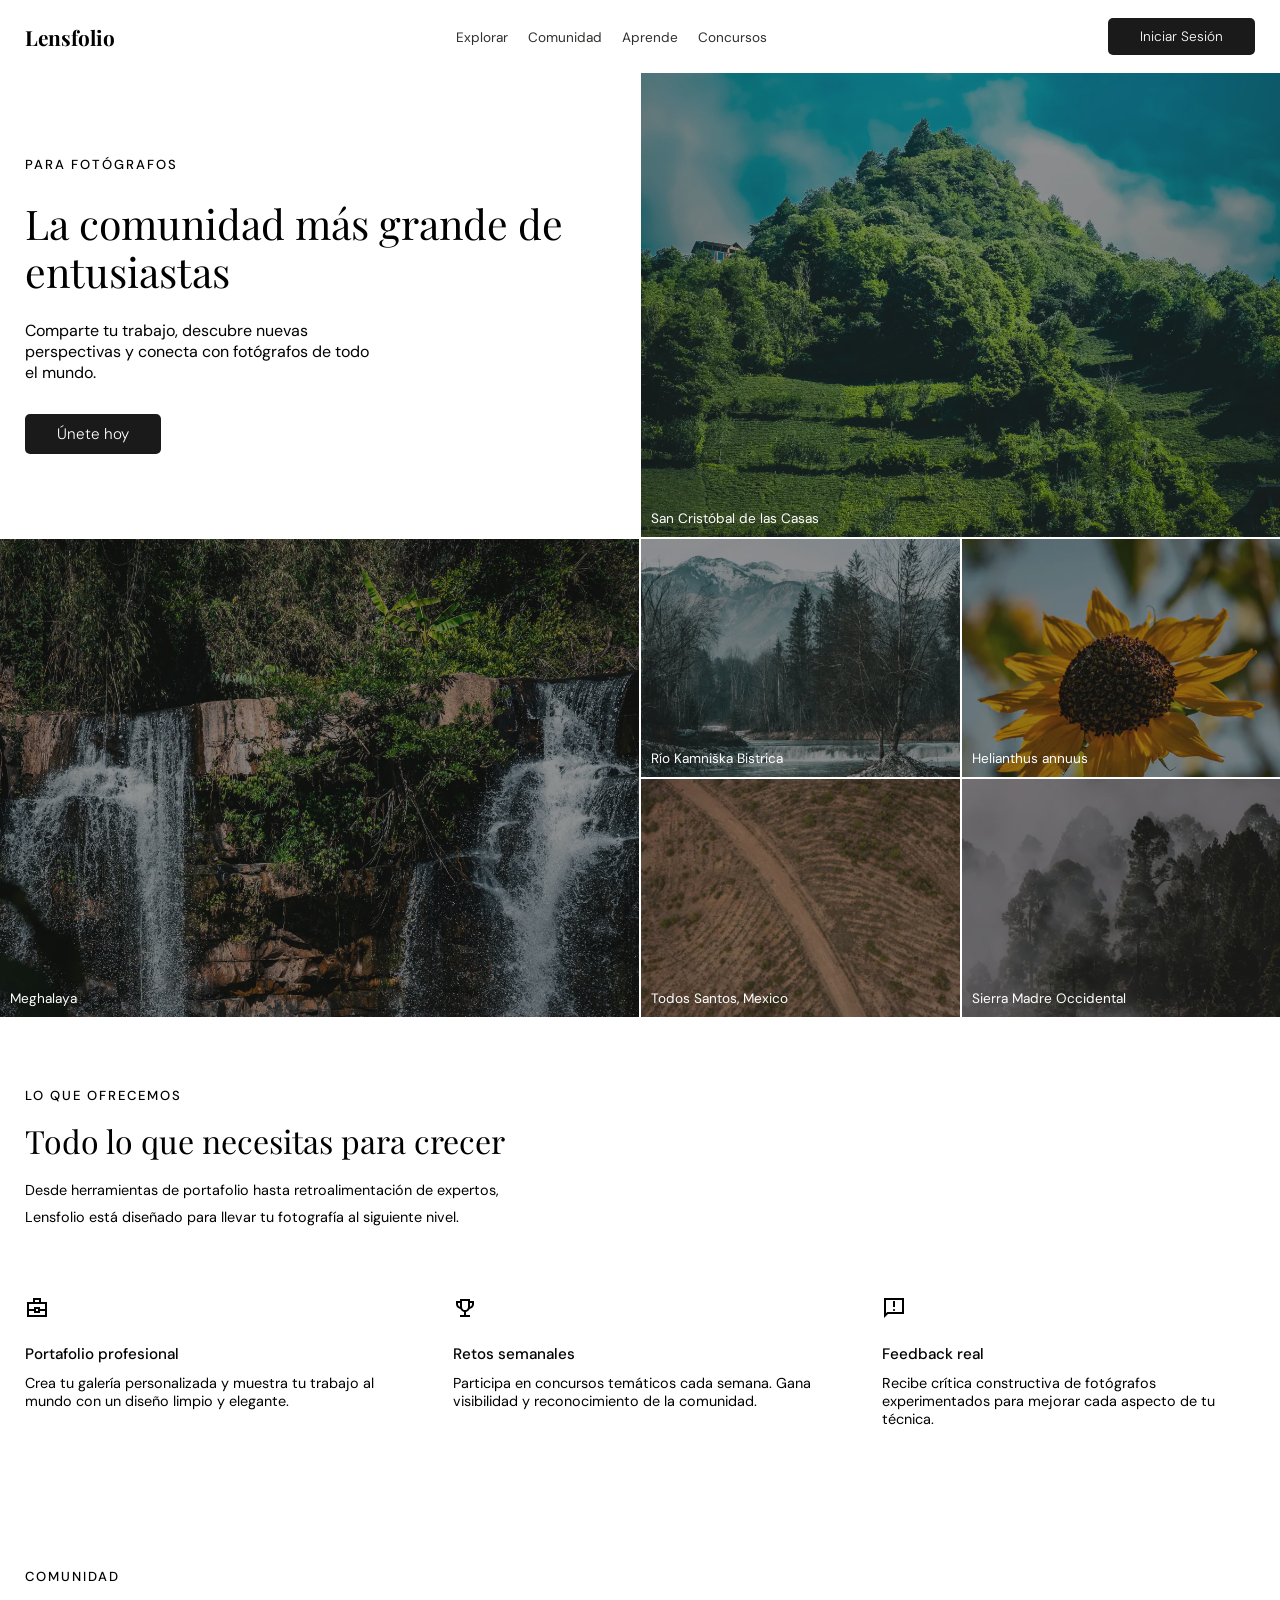
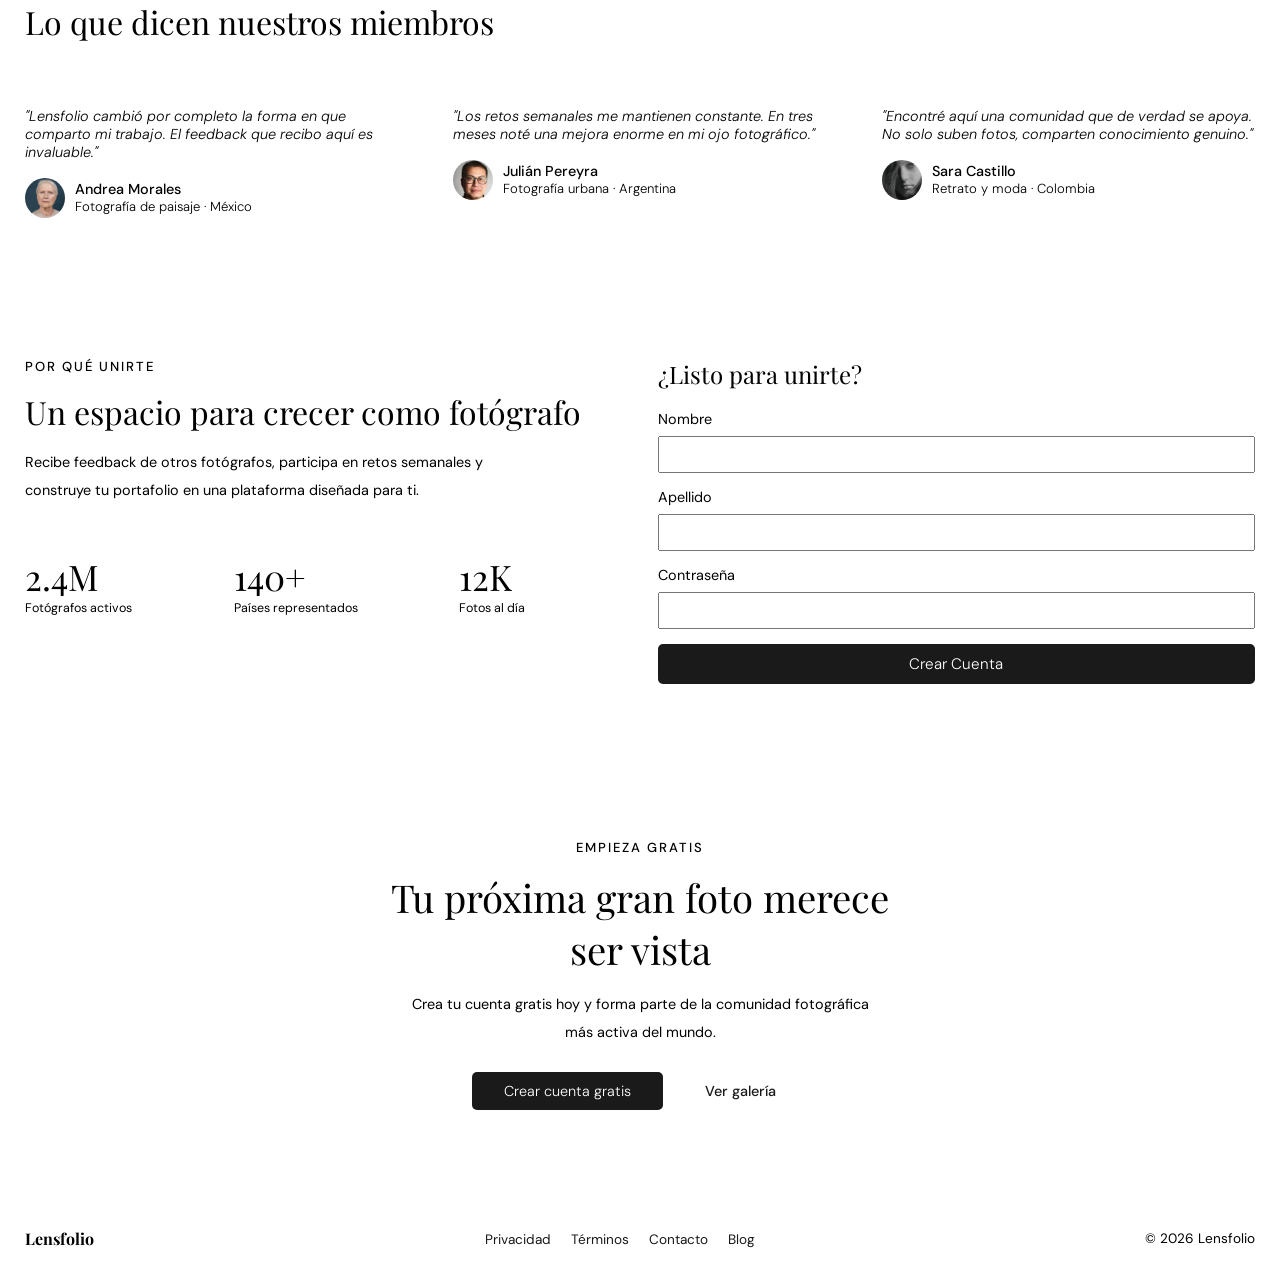
==== commit 14def2a8: "Optimizando mas la pagina web" ====
--- a/001/index.html
+++ b/001/index.html
@@ -8,30 +8,36 @@
     <meta name="description" content="Lensfolio es la comunidad más grande de fotógrafos. Comparte tu trabajo, participa en retos semanales y conecta con entusiastas de todo el mundo.">
     <meta name="author" content="González Jeremías">
     <meta name="robots" content="index, follow">
-    <link rel="canonical" href="https://www.lensfolio.com" />
+    <link rel="canonical" href="https://jeremiasg18.github.io/100webschallenge/001/" />
     
     <!-- OpenGraph Metatags -->
     <meta property="og:type" content="website">
     <meta property="og:title" content="Lensfolio - Comunidad de fotógrafos">
-    <meta property="og:url" content="https://www.lensfolio.com">
+    <meta property="og:url" content="https://jeremiasg18.github.io/100webschallenge/001/">
     <meta property="og:description" content="Lensfolio es la comunidad más grande de fotógrafos. Comparte tu trabajo, participa en retos semanales y conecta con entusiastas de todo el mundo.">
-    <meta property="og:image" content="https://www.lensfolio.com/img/banner-social.png">
+    <meta property="og:image" content="https://jeremiasg18.github.io/100webschallenge/001/img/banner.png">
     
     <!-- Twitter Cards -->
     <meta name="twitter:card" content="summary_large_image">
     <meta name="twitter:creator" content="González Jeremías">
     <meta name="twitter:title" content="Lensfolio - Comunidad de fotógrafos">
-    <meta name="twitter:url" content="https://www.lensfolio.com">
+    <meta name="twitter:url" content="https://jeremiasg18.github.io/100webschallenge/001/">
     <meta name="twitter:description" content="Lensfolio es la comunidad más grande de fotógrafos. Comparte tu trabajo, participa en retos semanales y conecta con entusiastas de todo el mundo.">
-    <meta name="twitter:image" content="https://www.lensfolio.com/img/banner-social.png">
-    
+    <meta name="twitter:image" content="https://jeremiasg18.github.io/100webschallenge/001/img/banner.png">
+    
+    <!-- Preload -->
+    <link rel="preload" href="./fonts/Playfair/PlayfairDisplay-Bold.woff2" as="font" type="font/woff2" crossorigin="anonymous">
+    <link rel="preload" href="./fonts/Playfair/PlayfairDisplay-Regular.woff2" as="font" type="font/woff2" crossorigin="anonymous">
+    <link rel="preload" href="./fonts/DMSans/DMSans-Medium.woff2" as="font" type="font/woff2" crossorigin="anonymous">
+    <link rel="preload" href="./fonts/DMSans/DMSans-Light.woff2" as="font" type="font/woff2" crossorigin="anonymous">
+
     <!-- Styles Sheets -->
     <link rel="stylesheet" href="css/fonts.css">
     <link rel="stylesheet" href="css/style.css">
     
     <!-- Favicon -->
     <link rel="shortcut icon" href="img/favicon.ico" type="image/x-icon">
-    
+
     <title>Lensfolio — Comunidad de fotógrafos</title>
 </head>
 <body>
@@ -39,16 +45,11 @@
     <header class="head">
         <nav class="navbar">
             <span class="navbar__logo">Lensfolio</span>
-            
             <div class="navbar__links">
                 <a class="navbar__btn-login" href="#">Iniciar Sesión</a>
-                <input type="checkbox" name="menu" id="menu">
-                <label for="menu" class="open-menu icon-menu" role="button" aria-label="Abrir menú">
+                <button class="btn-menu" type="button">
                     <svg xmlns="http://www.w3.org/2000/svg" height="24px" viewBox="0 -960 960 960" width="24px" fill="#000"><path d="M120-240v-80h720v80H120Zm0-200v-80h720v80H120Zm0-200v-80h720v80H120Z"/></svg>
-                </label>
-                <label for="menu" class="close-menu icon-menu" role="button" aria-label="Cerrar menú">
-                    <svg xmlns="http://www.w3.org/2000/svg" height="24px" viewBox="0 -960 960 960" width="24px" fill="#000"><path d="m256-200-56-56 224-224-224-224 56-56 224 224 224-224 56 56-224 224 224 224-56 56-224-224-224 224Z"/></svg>
-                </label>
+                </button>
                 <ul class="navbar__list" role="menu">
                     <li><a href="#">Explorar</a></li>
                     <li><a href="#">Comunidad</a></li>
@@ -78,40 +79,28 @@
                     <source media="(width >= 450) and (width < 900px)"
                     srcset="img/image1-md.webp" type="image/webp">
                     
-                    <img src="img/image1-sm.webp" alt="Imagen de una montaña boscosa en San Cristóbal de las Casas" fetchpriority="high">
+                    <img src="img/image1.webp" alt="Imagen de una montaña boscosa en San Cristóbal de las Casas" fetchpriority="high">
                 </picture>
-                <div class="overbrand">
-                </div>
                 <p class="hero__image-place">San Cristóbal de las Casas</p>
             </div>
             <div class="hero__image">
                 <img src="img/image2.webp" alt="Imagen del Río Kamniška Bistrica con montañas nevadas al fondo" loading="lazy">
-                <div class="overbrand">
-                </div>
                 <p class="hero__image-place">Río Kamniška Bistrica</p>
             </div>
             <div class="hero__image">
                 <img src="img/image3.webp" alt="Imagen de un girasol (Helianthus annuus)" loading="lazy">
-                <div class="overbrand">
-                </div>
                 <p class="hero__image-place">Helianthus annuus</p>
             </div>
             <div class="hero__image">
                 <img src="img/image4.webp" alt="Imagen de un camino de tierra que atraviesa un paisaje rural de Todos Santos, Mexico" loading="lazy">
-                <div class="overbrand">
-                </div>
                 <p class="hero__image-place">Todos Santos, Mexico</p>
             </div>
             <div class="hero__image">
                 <img src="img/image5.webp" alt="Imagen de un paisaje atmosférico de un bosque cubierto de niebla de la Sierra Madre Occidental" loading="lazy">
-                <div class="overbrand">
-                </div>
                 <p class="hero__image-place">Sierra Madre Occidental</p>
             </div>
             <div class="hero__image">
                 <img src="img/image6.webp" alt="Imagen de una cascada tropical rodeada de densa vegetación y formaciones rocosas en Meghalaya" loading="lazy">
-                <div class="overbrand">
-                </div>
                 <p class="hero__image-place">Meghalaya</p>
             </div>
         </section>
@@ -241,5 +230,8 @@
         </ul>
         <span class="footer__copyright">© 2026 Lensfolio</span>
     </footer>
+
+    <!-- Javascript for the menu -->
+    <script src="js/main.js"></script>
 </body>
 </html>
--- a/001/css/style.css
+++ b/001/css/style.css
@@ -13,8 +13,9 @@
     --bgcolor-btn-hover: #3f3f3d;
     --font-family1: 'Playfair Display';
     --font-family2: 'DM Sans';
-    --overbrand: #1a1a1a77;
+    --overlay: #1a1a1a77;
     --border-navbar: #1a1a1a5b;
+    --btn-menu: #fff0;
 }
 
 body{ 
@@ -86,43 +87,14 @@
     background-color: var(--bgcolor-btn-hover);
 }
 
-.icon-menu {
-    display: flex;
-}
-
-.icon-menu:hover {
+.btn-menu {
+    display: flex;
+    background-color: var(--btn-menu);
+    border: none;
+}
+
+.btn-menu:hover {
     cursor: pointer;
-}
-
-.close-menu {
-    position: absolute;
-    opacity: 0;
-    top: 0;
-    right: 0;
-}
-
-#menu:checked ~ .navbar__list {
-    display: flex;
-    flex-direction: column;
-    justify-content: space-around;
-    align-items: center;
-}
-
-#menu:checked ~ .open-menu {
-    opacity: 0;
-    position: absolute;
-}
-
-#menu:checked ~ .close-menu {
-    opacity: 1;
-    position: static;
-}
-
-[type="checkbox"] {
-    position: absolute;
-    z-index: -1;
-    right: 0;
-    opacity: 0;
 }
 
 .navbar__list {
@@ -139,6 +111,13 @@
     border-bottom: 0.4px solid var(--border-navbar);
 }
 
+.open-menu {
+    display: flex;
+    flex-direction: column;
+    justify-content: space-around;
+    align-items: center;
+}
+
 .navbar__list a {
     text-decoration: none;
     color: var(--black-mode);
@@ -203,6 +182,17 @@
     position: relative;
 }
 
+.hero__image::after {
+    content: '';
+    background-color: var(--overlay);
+    width: 100%;
+    height: 100%;
+    position: absolute;
+    top: 0;
+    left: 0;
+    z-index: 10;
+}
+
 .hero__info,
 .hero div:nth-child(2),
 .hero div:last-child {
@@ -214,16 +204,6 @@
 .hero div:nth-child(5),
 .hero div:nth-child(6) {
     grid-column: span 2;
-}
-
-.overbrand {
-    width: 100%;
-    height: 100%;
-    background-color: var(--overbrand);
-    position: absolute;
-    top: 0;
-    left: 0;
-    z-index: 10;
 }
 
 .hero__image-place {
@@ -245,7 +225,7 @@
 /* Offers */
 
 .offer, .community, .join, .latest-banner {
-    padding: 60px 25px;
+    padding: clamp(60px, 6.5vw, 70px) 25px;
     font-size: 0.90rem;
 }
 
@@ -288,7 +268,6 @@
 
 .offer__item-icon {
     display: inline-block;
-    /* padding: 20px 0px; */
     padding-bottom: 20px;
 }
 
@@ -423,13 +402,14 @@
 .latest-banner__title {
     max-width: 500px;
     text-align: center;
-    font-size: clamp(2rem, 3.2vw, 3rem);
+    font-size: clamp(1.8rem, 3.2vw, 2.4rem);
 }
 
 .latest-banner__description {
     max-width: 470px;
     margin-bottom: 25px;
     text-align: center;
+    line-height: 1.8rem;
 }
 
 .latest-banner__links {
@@ -536,12 +516,7 @@
         justify-content: center;
     }
     
-    #menu:checked ~ .navbar__list {
-        flex-direction: row;
-        justify-content: center;
-    }
-    
-    .icon-menu {
+    .btn-menu {
         display: none;
     }
     
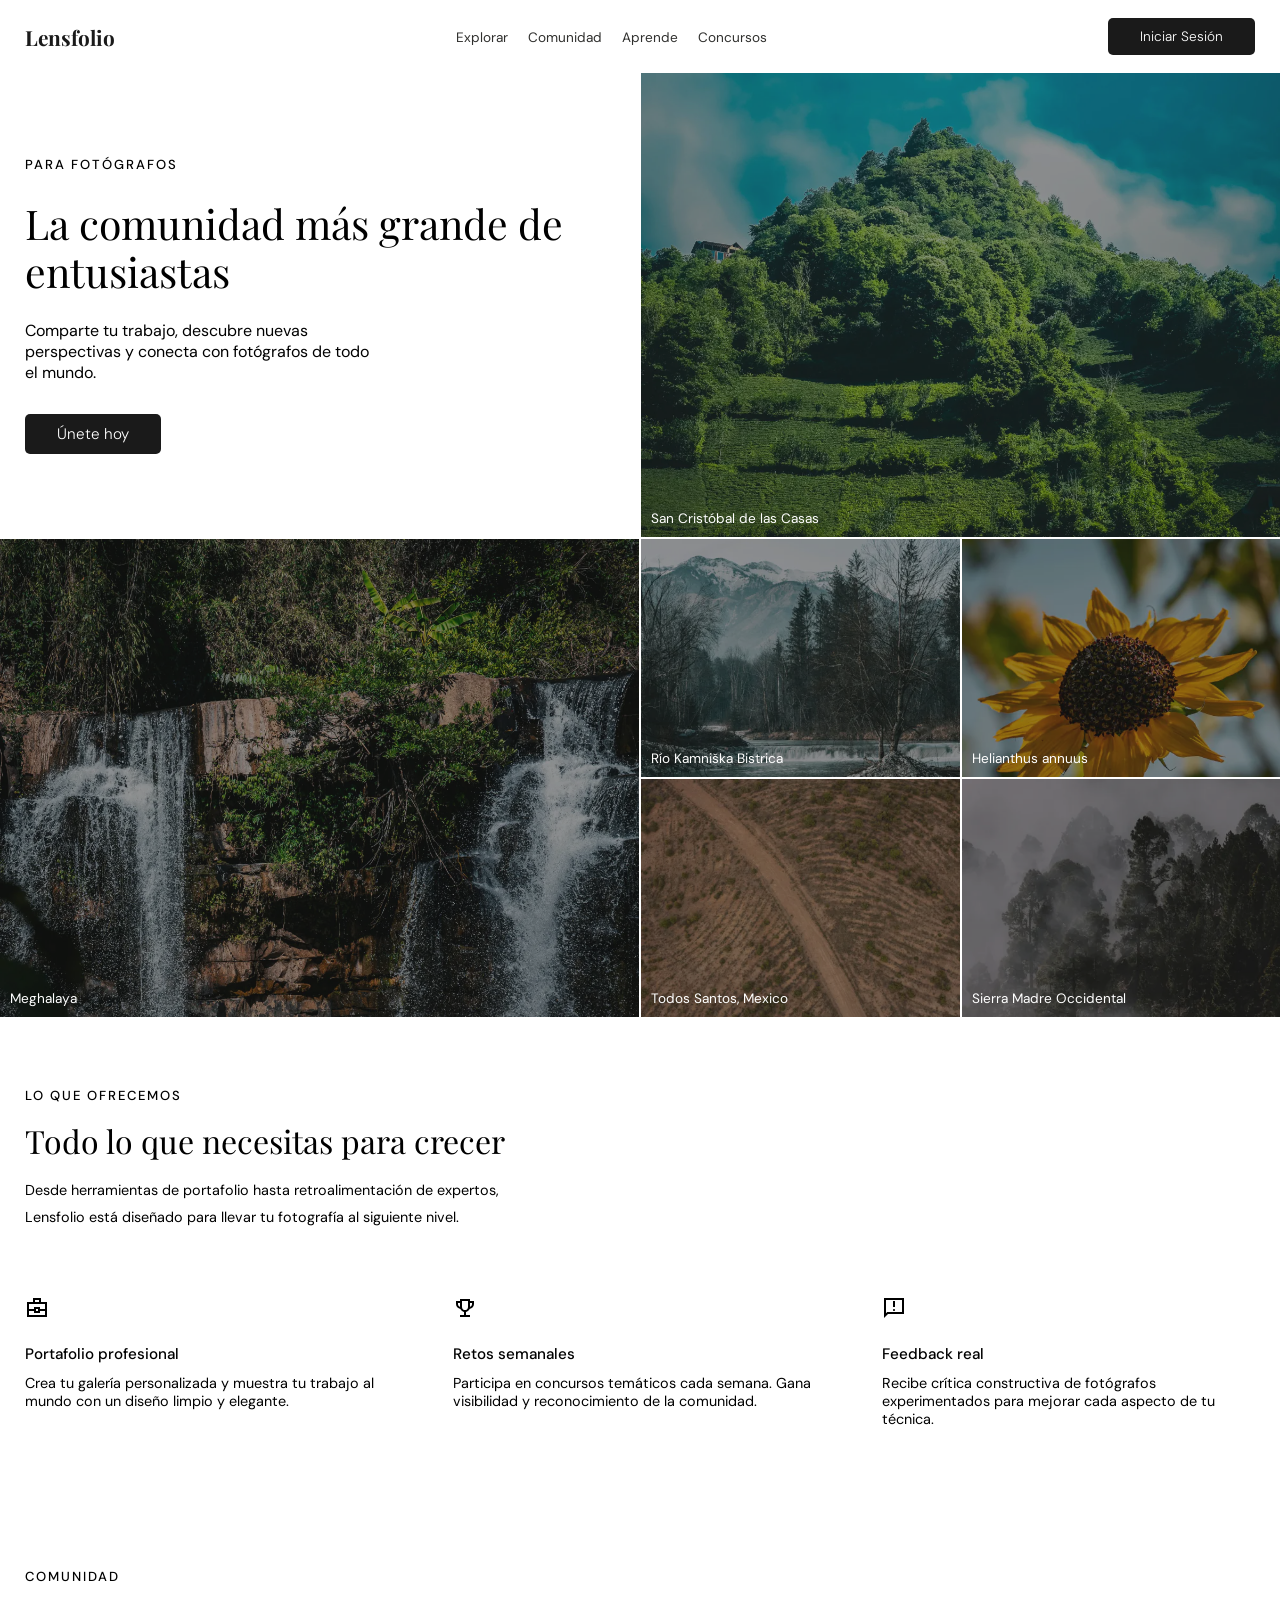
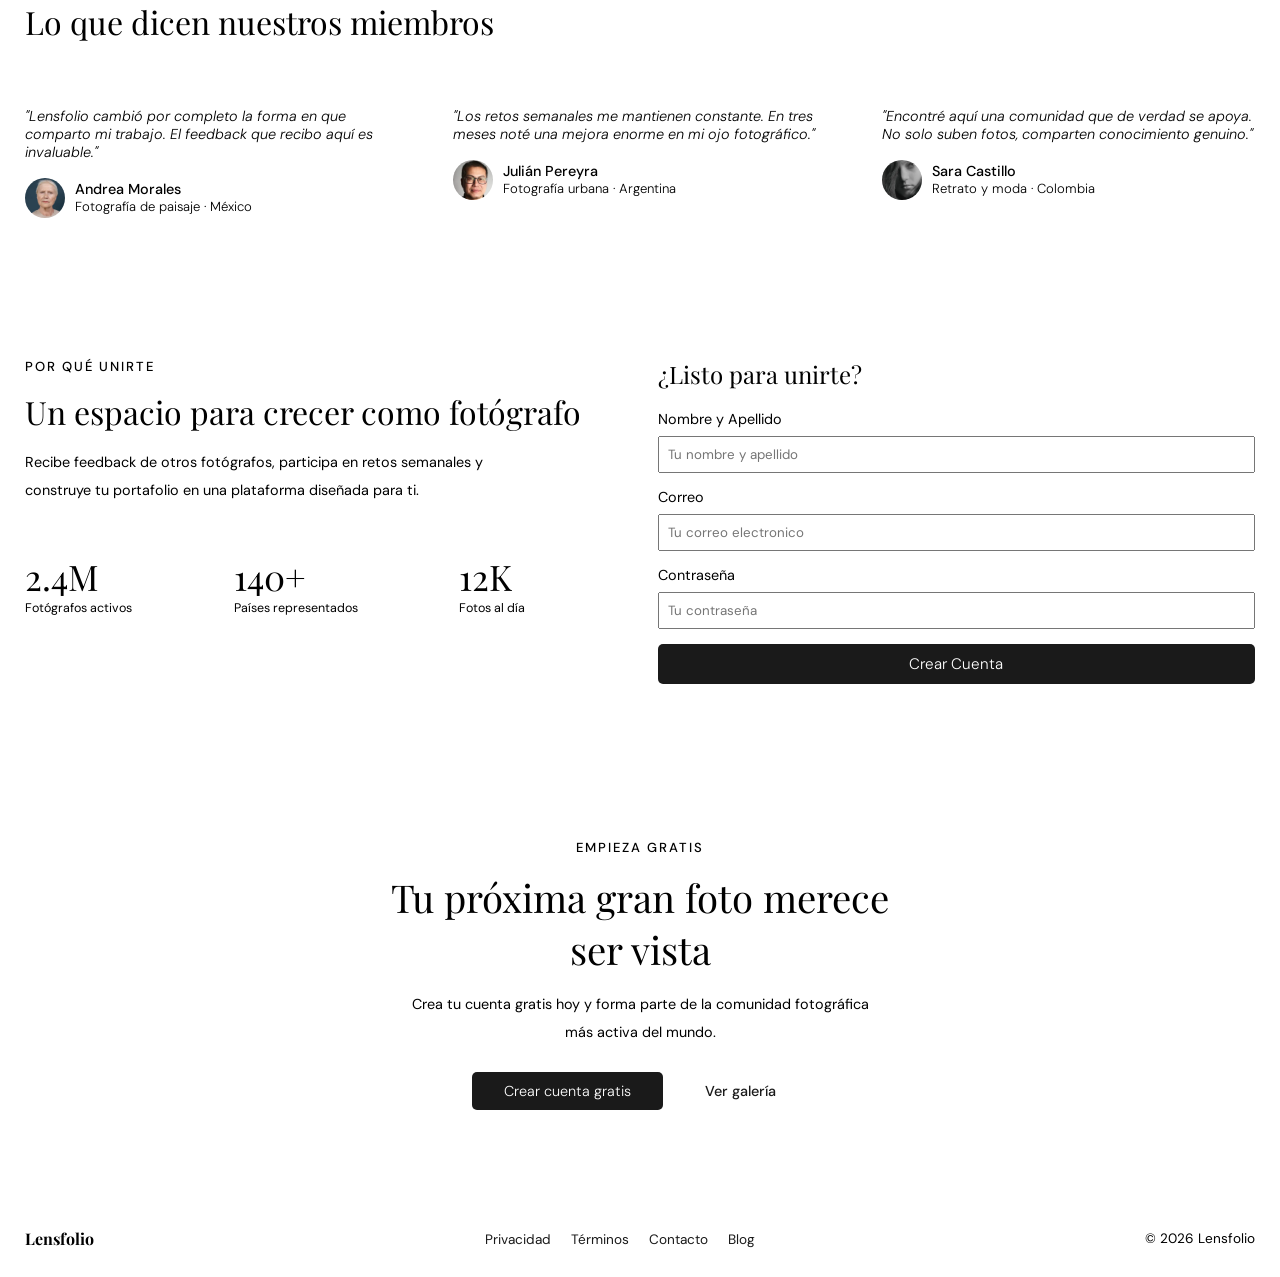
==== commit b80aa7e3: "Cambios en el nombre de las variables y otras cosas mas" ====
--- a/001/index.html
+++ b/001/index.html
@@ -8,7 +8,7 @@
     <meta name="description" content="Lensfolio es la comunidad más grande de fotógrafos. Comparte tu trabajo, participa en retos semanales y conecta con entusiastas de todo el mundo.">
     <meta name="author" content="González Jeremías">
     <meta name="robots" content="index, follow">
-    <link rel="canonical" href="https://jeremiasg18.github.io/100webschallenge/001/" />
+    <link rel="canonical" href="https://jeremiasg18.github.io/100webschallenge/001/">
     
     <!-- OpenGraph Metatags -->
     <meta property="og:type" content="website">
@@ -16,6 +16,9 @@
     <meta property="og:url" content="https://jeremiasg18.github.io/100webschallenge/001/">
     <meta property="og:description" content="Lensfolio es la comunidad más grande de fotógrafos. Comparte tu trabajo, participa en retos semanales y conecta con entusiastas de todo el mundo.">
     <meta property="og:image" content="https://jeremiasg18.github.io/100webschallenge/001/img/banner.png">
+    <meta property="og:image:width" content="1200">
+    <meta property="og:image:height" content="630">
+    <meta property="og:image:type" content="image/jpeg">
     
     <!-- Twitter Cards -->
     <meta name="twitter:card" content="summary_large_image">
@@ -44,7 +47,7 @@
     <!-- Header -->
     <header class="head">
         <nav class="navbar">
-            <span class="navbar__logo">Lensfolio</span>
+            <a href="/" class="navbar__logo">Lensfolio</a>
             <div class="navbar__links">
                 <a class="navbar__btn-login" href="#">Iniciar Sesión</a>
                 <button class="btn-menu" type="button">
@@ -195,12 +198,12 @@
             <div class="join__form">
                 <h3 class="join__form-title">¿Listo para unirte?</h3>
                 <form action="#">
-                    <label for="name">Nombre</label>
-                    <input type="text" name="name" id="name">
-                    <label for="lastname">Apellido</label>
-                    <input type="text" name="lastname" id="lastname">
+                    <label for="name">Nombre y Apellido</label>
+                    <input type="text" name="name" id="name" placeholder="Tu nombre y apellido" required>
+                    <label for="email">Correo</label>
+                    <input type="email" name="email" id="email" placeholder="Tu correo electronico" required>
                     <label for="password">Contraseña</label>
-                    <input type="password" name="password" id="password">
+                    <input type="password" name="password" id="password" placeholder="Tu contraseña" required>
                     <input type="submit" value="Crear Cuenta">
                 </form>
             </div>
--- a/001/css/style.css
+++ b/001/css/style.css
@@ -2,34 +2,40 @@
     margin: 0;
     padding: 0;
     box-sizing: border-box;
-    font-family: var(--font-family2);
+    font-family: var(--secundary-font);
 }
 
 :root {
-    --black-mode: #30302e;
-    --white-mode: #ffffff;
-    --color-bm: #777;
+    /* Typography */
+    --primary-font: 'Playfair Display';
+    --secundary-font: 'DM Sans';
+
+    /* Colors */
+    --primary-color: #ffffff;
+    --secundary-color: #30302e;
+
+    /* Color buttons */
     --bgcolor-btn: #1a1a1a;
     --bgcolor-btn-hover: #3f3f3d;
-    --font-family1: 'Playfair Display';
-    --font-family2: 'DM Sans';
+
+    /* Overlay for images */
     --overlay: #1a1a1a77;
+
+    /* Navigation bar color */
     --border-navbar: #1a1a1a5b;
-    --btn-menu: #fff0;
 }
 
 body{ 
-    background-color: var(--white-mode);
+    background-color: var(--primary-color);
     display: grid;
     place-content: center;
 }
 
 body::selection {
     background-color: var(--bgcolor-btn);
-    color: var(--white-mode);
-}
-
-/* Max Width for this sections */
+    color: var(--primary-color);
+}
+
 .navbar, .hero, .offer, .community,
 .join, .latest-banner {
     max-width: 1400px;
@@ -46,13 +52,15 @@
     align-items: center;
     position: relative;
     padding: 18px 25px;
-    background-color: var(--white-mode);
+    background-color: var(--primary-color);
 }
 
 .navbar__logo {
     font-family: 'Playfair Display';
     font-weight: bold;
     font-size: 1.3rem;
+    text-decoration: none;
+    color: var(--bgcolor-btn);
 }
 
 .navbar__links {
@@ -67,13 +75,14 @@
     font-weight: 300;
     background-color: var(--bgcolor-btn);
     text-decoration: none;
-    color: var(--white-mode);
+    color: var(--primary-color);
     border-radius: 5px;
     margin-right: 10px;
     font-size: 0.95rem;
     border: none;
     text-wrap: nowrap;
     padding: 10px 32px;
+    transition: background-color 0.3s ease;
 }
 
 .navbar__btn-login {
@@ -89,7 +98,7 @@
 
 .btn-menu {
     display: flex;
-    background-color: var(--btn-menu);
+    background-color: inherit;
     border: none;
 }
 
@@ -100,7 +109,7 @@
 .navbar__list {
     list-style: none;
     display: none;
-    background-color: var(--white-mode);
+    background-color: var(--primary-color);
     position: absolute;
     z-index: 30;
     left: 0;
@@ -120,7 +129,7 @@
 
 .navbar__list a {
     text-decoration: none;
-    color: var(--black-mode);
+    color: var(--secundary-color);
     padding: 8px 10px;
     border-radius: 5px;
     font-size: 0.85rem;
@@ -162,7 +171,7 @@
 }
 
 .hero__title {
-    font-family: var(--font-family1);
+    font-family: var(--primary-font);
     font-weight: 400;
     font-size: clamp(2rem, 3.2vw, 3rem);
     line-height: 3rem;
@@ -207,7 +216,7 @@
 }
 
 .hero__image-place {
-    color: var(--white-mode);
+    color: var(--primary-color);
     font-size: 0.85rem;
     position: absolute;
     bottom: 0;
@@ -243,7 +252,7 @@
 .community__info-title,
 .join__info-title,
 .latest-banner__title {
-    font-family: var(--font-family1);
+    font-family: var(--primary-font);
     font-size: clamp(1.6rem, 2.5vw, 2.2rem);
     font-weight: 400;
 }
@@ -353,7 +362,7 @@
 }
 
 .join__info-number span {
-    font-family: var(--font-family1);
+    font-family: var(--primary-font);
     font-size: 2.2rem;
 }
 
@@ -372,7 +381,7 @@
 }
 
 .join__form-title {
-    font-family: var(--font-family1);
+    font-family: var(--primary-font);
     font-size: 1.5rem;
     font-weight: 500;
     margin-bottom: 20px;
@@ -459,7 +468,7 @@
 }
 
 .footer__logo {
-    font-family: var(--font-family1);
+    font-family: var(--primary-font);
     font-weight: bold;
 }
 
